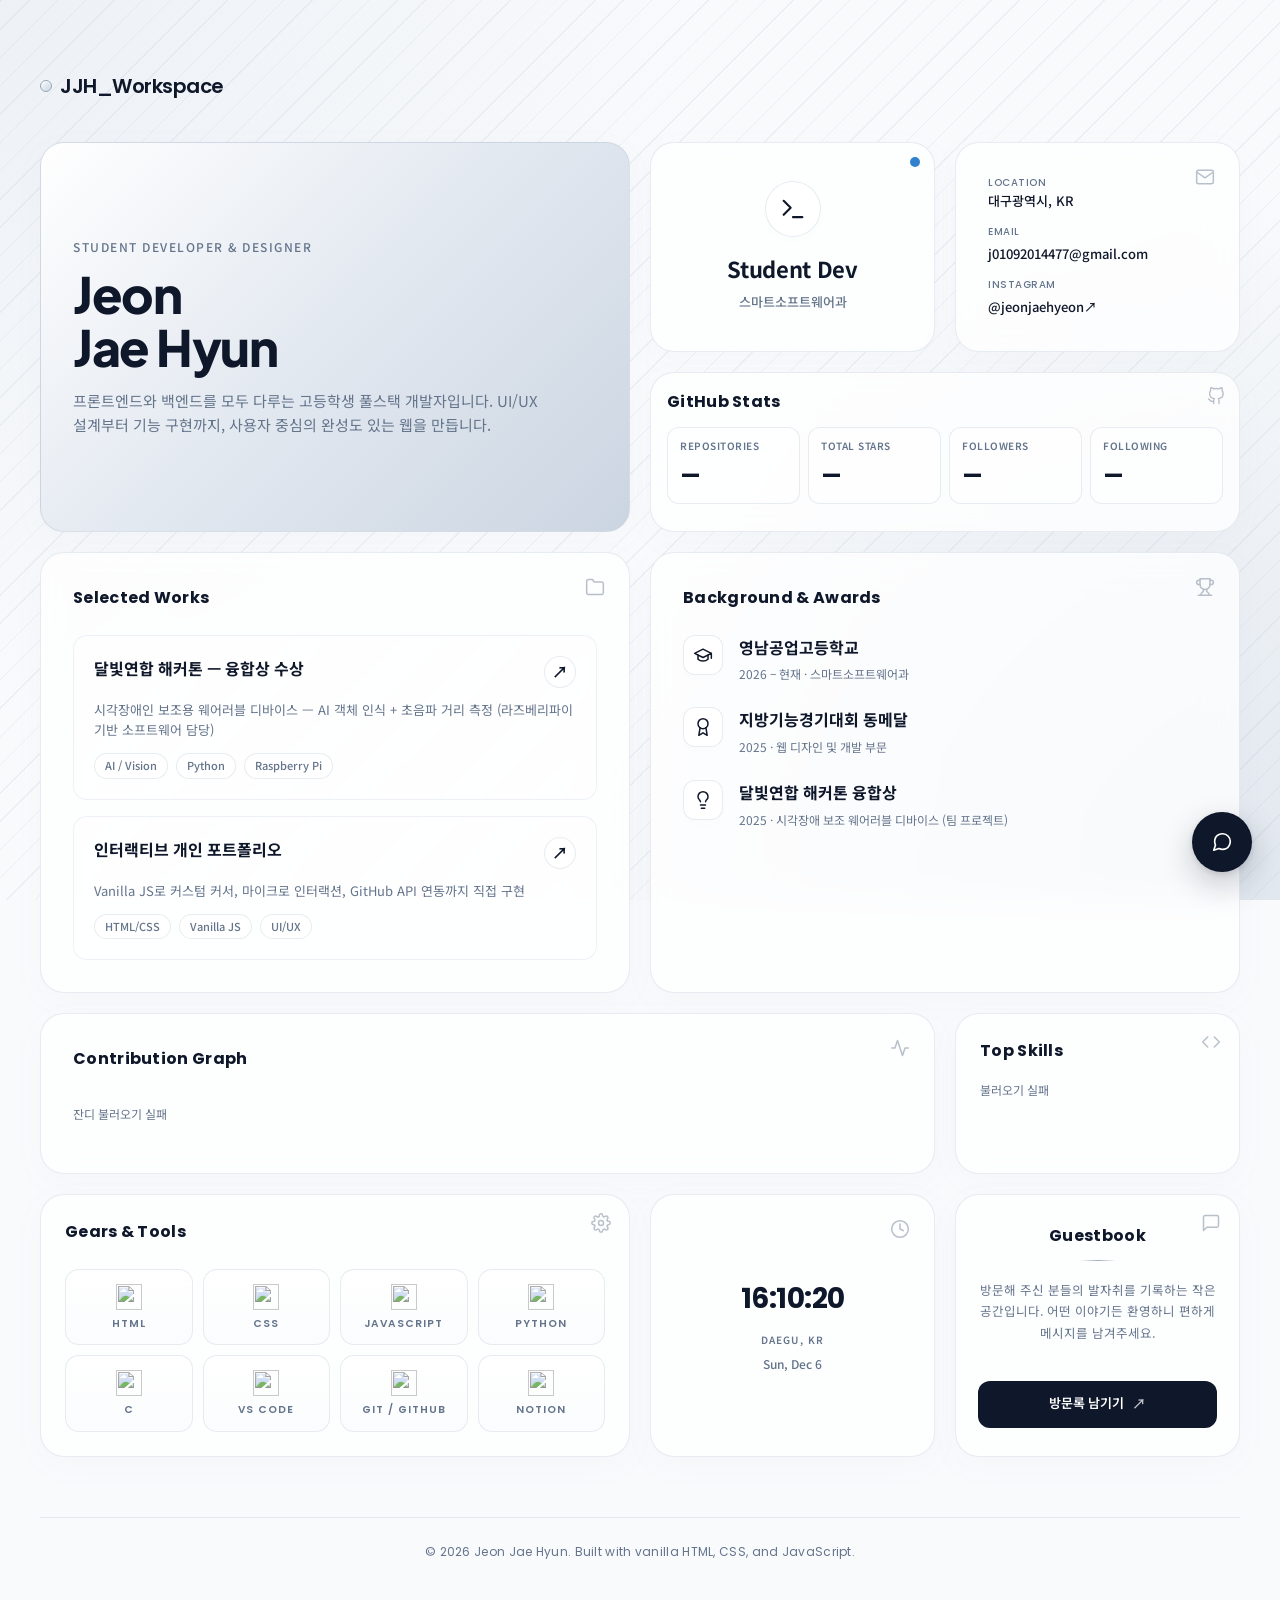
==== index.html @ e9149856 "포트폴리오 결합본" ====
<!DOCTYPE html>
<html lang="ko">
<head>
<meta charset="UTF-8">
<meta name="viewport" content="width=device-width, initial-scale=1.0">
<title>전재현 (Jeon Jae Hyun) — 풀스택 개발자 포트폴리오</title>

<meta name="description" content="프론트엔드와 백엔드를 모두 다루는 고등학생 풀스택 개발자 전재현의 포트폴리오. 달빛연합 해커톤 융합상, 지방기능경기대회 동메달 수상.">
<meta name="author" content="Jeon Jae Hyun">
<meta name="theme-color" content="#0F172A">
<meta name="color-scheme" content="light">
<link rel="canonical" href="https://jjh090802.github.io/">

<meta property="og:type" content="website">
<meta property="og:title" content="전재현 — 풀스택 개발자 포트폴리오">
<meta property="og:description" content="UI/UX 설계부터 기능 구현까지, 사용자 중심의 완성도 있는 웹을 만드는 고등학생 풀스택 개발자.">
<meta property="og:locale" content="ko_KR">
<meta property="og:site_name" content="JJH_Workspace">

<meta name="twitter:card" content="summary_large_image">
<meta name="twitter:title" content="전재현 — 풀스택 개발자 포트폴리오">
<meta name="twitter:description" content="UI/UX 설계부터 기능 구현까지, 사용자 중심의 완성도 있는 웹을 만드는 고등학생 풀스택 개발자.">

<link rel="icon" type="image/svg+xml" href="data:image/svg+xml,%3Csvg xmlns='http://www.w3.org/2000/svg' viewBox='0 0 32 32'%3E%3Cdefs%3E%3ClinearGradient id='g' x1='0%25' y1='0%25' x2='100%25' y2='100%25'%3E%3Cstop offset='0%25' stop-color='%23FFFFFF'/%3E%3Cstop offset='50%25' stop-color='%23E2E8F0'/%3E%3Cstop offset='100%25' stop-color='%23CBD5E1'/%3E%3C/linearGradient%3E%3C/defs%3E%3Crect width='32' height='32' rx='8' fill='url(%23g)'/%3E%3Ctext x='16' y='21' text-anchor='middle' font-family='sans-serif' font-size='15' font-weight='700' fill='%230F172A' letter-spacing='1'%3EJH%3C/text%3E%3C/svg%3E">

<link rel="preconnect" href="https://fonts.googleapis.com">
<link rel="preconnect" href="https://fonts.gstatic.com" crossorigin>
<link rel="preconnect" href="https://api.github.com" crossorigin>
<link rel="preconnect" href="https://github-contributions-api.jogruber.de" crossorigin>
<link href="https://fonts.googleapis.com/css2?family=Plus+Jakarta+Sans:wght@500;700;800&family=Poppins:wght@500;600;700&family=Noto+Sans+KR:wght@400;500;700&display=swap" rel="stylesheet">

<link rel="stylesheet" href="style.css">

<script>
  (function () {
    try {
      if (sessionStorage.getItem('jh-preload-seen') === '1') {
        document.documentElement.classList.add('no-preloader');
        return;
      }
      if (window.matchMedia && window.matchMedia('(prefers-reduced-motion: reduce)').matches) {
        document.documentElement.classList.add('no-preloader');
        return;
      }
      document.documentElement.classList.add('preloading');
      setTimeout(function () {
        var p = document.getElementById('preloader');
        if (p && document.documentElement.classList.contains('preloading')) {
          document.documentElement.classList.remove('preloading');
          p.remove();
        }
      }, 3500);
    } catch (e) {
      document.documentElement.classList.add('no-preloader');
    }
  })();
</script>

<script>
  (function () {
    try {
      var html = document.documentElement;
      if (html.classList.contains('preloading')) return;
      if (window.matchMedia && window.matchMedia('(prefers-reduced-motion: reduce)').matches) return;
      if (performance && performance.getEntriesByType) {
        var nav = performance.getEntriesByType('navigation')[0];
        if (nav && nav.type === 'reload') return;
      }
      html.classList.add('pt-enter');
    } catch (e) { /* ignore */ }
  })();
</script>

<script type="application/ld+json">
{
  "@context": "https://schema.org",
  "@type": "Person",
  "name": "Jeon Jae Hyun",
  "alternateName": "전재현",
  "jobTitle": "Full-stack Developer",
  "email": "mailto:j01092014477@gmail.com",
  "address": { "@type": "PostalAddress", "addressLocality": "Daegu", "addressCountry": "KR" },
  "alumniOf": { "@type": "EducationalOrganization", "name": "영남공업고등학교 스마트소프트웨어과" },
  "sameAs": [
    "https://github.com/jjh090802",
    "https://www.instagram.com/jeonjaehyeon/"
  ]
}
</script>

</head>
<body>

<div class="page-transition" id="page-transition" aria-hidden="true"></div>

<a class="skip-link" href="#main">본문으로 건너뛰기</a>

<div id="preloader" aria-hidden="true">
  <div class="preloader-inner">
    <svg class="preloader-logo" viewBox="0 0 180 100" fill="none" stroke="currentColor" stroke-width="4" stroke-linecap="round" stroke-linejoin="round" aria-hidden="true">
      <path class="pl-stroke pl-j" pathLength="1" d="M 70 15 L 70 65 Q 70 82 53 82 L 48 82 Q 32 82 32 67"/>
      <path class="pl-stroke pl-h" pathLength="1" d="M 100 15 L 100 85 M 100 50 L 145 50 M 145 15 L 145 85"/>
    </svg>
    <div class="preloader-text">
      <span class="pl-typed" id="pl-typed"></span><span class="pl-caret" aria-hidden="true"></span>
    </div>
  </div>
</div>

<div class="dashboard-wrapper">
  <header role="banner">
    <a href="#main" class="logo logo-link" aria-label="JJH Workspace 홈">
      <span class="logo-dot" aria-hidden="true"></span>JJH_Workspace
    </a>
  </header>

  <main id="main" class="bento-grid" role="main">

    <section class="widget w-profile" aria-labelledby="profile-heading">
      <p class="eyebrow">STUDENT DEVELOPER &amp; DESIGNER</p>
      <h1 id="profile-heading">Jeon<br>Jae Hyun</h1>
      <p>프론트엔드와 백엔드를 모두 다루는 고등학생 풀스택 개발자입니다. UI/UX 설계부터 기능 구현까지, 사용자 중심의 완성도 있는 웹을 만듭니다.</p>
    </section>

    <section class="widget w-status" aria-label="현재 상태">
      <span class="pulse-dot" aria-hidden="true"></span>
      <div class="status-icon" aria-hidden="true">
        <svg xmlns="http://www.w3.org/2000/svg" viewBox="0 0 24 24" width="28" height="28" fill="none" stroke="currentColor" stroke-width="1.8" stroke-linecap="round" stroke-linejoin="round"><polyline points="4 17 10 11 4 5"/><line x1="12" y1="19" x2="20" y2="19"/></svg>
      </div>
      <h2 class="status-title">Student Dev</h2>
      <p>스마트소프트웨어과</p>
    </section>

    <section class="widget w-info" aria-labelledby="info-heading">
      <svg class="widget-icon" xmlns="http://www.w3.org/2000/svg" viewBox="0 0 24 24" fill="none" stroke="currentColor" stroke-width="1.8" stroke-linecap="round" stroke-linejoin="round" aria-hidden="true"><path d="M4 4h16c1.1 0 2 .9 2 2v12c0 1.1-.9 2-2 2H4c-1.1 0-2-.9-2-2V6c0-1.1.9-2 2-2z"/><polyline points="22,6 12,13 2,6"/></svg>
      <h2 id="info-heading" class="visually-hidden">연락처 정보</h2>
      <dl>
        <div class="info-row">
          <dt class="info-label">Location</dt>
          <dd class="info-value">대구광역시, KR</dd>
        </div>
        <div class="info-row">
          <dt class="info-label">Email</dt>
          <dd>
            <button type="button" class="info-value clickable-email" id="copy-email" data-email="j01092014477@gmail.com" aria-label="이메일 주소 복사: j01092014477@gmail.com">
              j01092014477@gmail.com
            </button>
          </dd>
        </div>
        <div class="info-row">
          <dt class="info-label">Instagram</dt>
          <dd>
            <a href="https://www.instagram.com/jeonjaehyeon/" target="_blank" rel="noopener noreferrer" class="info-value">@jeonjaehyeon<span aria-hidden="true">↗</span></a>
          </dd>
        </div>
      </dl>
    </section>

    <section class="widget w-stats" aria-labelledby="stats-heading">
      <svg class="widget-icon" xmlns="http://www.w3.org/2000/svg" viewBox="0 0 24 24" fill="none" stroke="currentColor" stroke-width="1.8" stroke-linecap="round" stroke-linejoin="round" aria-hidden="true"><path d="M9 19c-5 1.5-5-2.5-7-3m14 6v-3.87a3.37 3.37 0 0 0-.94-2.61c3.14-.35 6.44-1.54 6.44-7A5.44 5.44 0 0 0 20 4.77 5.07 5.07 0 0 0 19.91 1S18.73.65 16 2.48a13.38 13.38 0 0 0-7 0C6.27.65 5.09 1 5.09 1A5.07 5.07 0 0 0 5 4.77a5.44 5.44 0 0 0-1.5 3.78c0 5.42 3.3 6.61 6.44 7A3.37 3.37 0 0 0 9 18.13V22"/></svg>
      <h2 id="stats-heading" class="widget-title">GitHub Stats</h2>
      <div class="stats-grid" id="stats-slider">
        <div class="stat-card"><span class="stat-label">Repositories</span><span class="stat-num" id="gh-repos" aria-live="polite">—</span></div>
        <div class="stat-card"><span class="stat-label">Total Stars</span><span class="stat-num" id="gh-stars" aria-live="polite">—</span></div>
        <div class="stat-card"><span class="stat-label">Followers</span><span class="stat-num" id="gh-followers" aria-live="polite">—</span></div>
        <div class="stat-card"><span class="stat-label">Following</span><span class="stat-num" id="gh-following" aria-live="polite">—</span></div>
      </div>
      <div class="stats-dots" id="stats-dots" role="tablist" aria-label="통계 페이지 이동">
        <button type="button" class="active" data-index="0" aria-label="1번째 페이지"></button>
        <button type="button" data-index="1" aria-label="2번째 페이지"></button>
      </div>
    </section>

    <section class="widget w-projects" aria-labelledby="projects-heading">
      <svg class="widget-icon" xmlns="http://www.w3.org/2000/svg" viewBox="0 0 24 24" fill="none" stroke="currentColor" stroke-width="1.8" stroke-linecap="round" stroke-linejoin="round" aria-hidden="true"><path d="M22 19a2 2 0 0 1-2 2H4a2 2 0 0 1-2-2V5a2 2 0 0 1 2-2h5l2 3h9a2 2 0 0 1 2 2z"/></svg>
      <h2 id="projects-heading" class="widget-title">Selected Works</h2>
      <article class="project-card">
        <div class="p-header">
          <h3>달빛연합 해커톤 — 융합상 수상</h3>
          <a href="https://github.com/jjh090802" target="_blank" rel="noopener noreferrer" class="btn-icon" aria-label="달빛연합 해커톤 GitHub 저장소 새 창에서 열기">↗</a>
        </div>
        <p class="p-desc">시각장애인 보조용 웨어러블 디바이스 — AI 객체 인식 + 초음파 거리 측정 (라즈베리파이 기반 소프트웨어 담당)</p>
        <ul class="p-tags" aria-label="사용 기술">
          <li class="tag">AI / Vision</li>
          <li class="tag">Python</li>
          <li class="tag">Raspberry Pi</li>
        </ul>
      </article>
      <article class="project-card">
        <div class="p-header">
          <h3>인터랙티브 개인 포트폴리오</h3>
          <a href="https://github.com/jjh090802" target="_blank" rel="noopener noreferrer" class="btn-icon" aria-label="포트폴리오 GitHub 저장소 새 창에서 열기">↗</a>
        </div>
        <p class="p-desc">Vanilla JS로 커스텀 커서, 마이크로 인터랙션, GitHub API 연동까지 직접 구현</p>
        <ul class="p-tags" aria-label="사용 기술">
          <li class="tag">HTML/CSS</li>
          <li class="tag">Vanilla JS</li>
          <li class="tag">UI/UX</li>
        </ul>
      </article>
    </section>

    <section class="widget w-timeline" aria-labelledby="timeline-heading">
      <svg class="widget-icon" xmlns="http://www.w3.org/2000/svg" viewBox="0 0 24 24" fill="none" stroke="currentColor" stroke-width="1.8" stroke-linecap="round" stroke-linejoin="round" aria-hidden="true"><path d="M6 9H4.5a2.5 2.5 0 0 1 0-5H6"/><path d="M18 9h1.5a2.5 2.5 0 0 0 0-5H18"/><path d="M4 22h16"/><path d="M10 14.66V17c0 .55-.47.98-.97 1.21C7.85 18.75 7 20.24 7 22"/><path d="M14 14.66V17c0 .55.47.98.97 1.21C16.15 18.75 17 20.24 17 22"/><path d="M18 2H6v7a6 6 0 0 0 12 0V2Z"/></svg>
      <h2 id="timeline-heading" class="widget-title">Background &amp; Awards</h2>
      <ol class="timeline-list">
        <li class="tl-item">
          <span class="tl-icon" aria-hidden="true">
            <svg xmlns="http://www.w3.org/2000/svg" viewBox="0 0 24 24" width="20" height="20" fill="none" stroke="currentColor" stroke-width="1.8" stroke-linecap="round" stroke-linejoin="round"><path d="M22 10v6M2 10l10-5 10 5-10 5z"/><path d="M6 12v5c3 3 9 3 12 0v-5"/></svg>
          </span>
          <div class="tl-content">
            <h3>영남공업고등학교</h3>
            <p><time datetime="2026">2026</time> – 현재 · 스마트소프트웨어과</p>
          </div>
        </li>
        <li class="tl-item">
          <span class="tl-icon" aria-hidden="true">
            <svg xmlns="http://www.w3.org/2000/svg" viewBox="0 0 24 24" width="20" height="20" fill="none" stroke="currentColor" stroke-width="1.8" stroke-linecap="round" stroke-linejoin="round"><circle cx="12" cy="8" r="6"/><path d="M15.477 12.89 17 22l-5-3-5 3 1.523-9.11"/></svg>
          </span>
          <div class="tl-content">
            <h3>지방기능경기대회 동메달</h3>
            <p><time datetime="2025">2025</time> · 웹 디자인 및 개발 부문</p>
          </div>
        </li>
        <li class="tl-item">
          <span class="tl-icon" aria-hidden="true">
            <svg xmlns="http://www.w3.org/2000/svg" viewBox="0 0 24 24" width="20" height="20" fill="none" stroke="currentColor" stroke-width="1.8" stroke-linecap="round" stroke-linejoin="round"><path d="M9 18h6"/><path d="M10 22h4"/><path d="M15.09 14c.18-.98.65-1.74 1.41-2.5A4.65 4.65 0 0 0 18 8 6 6 0 0 0 6 8c0 1 .23 2.23 1.5 3.5A4.61 4.61 0 0 1 8.91 14"/></svg>
          </span>
          <div class="tl-content">
            <h3>달빛연합 해커톤 융합상</h3>
            <p><time datetime="2025">2025</time> · 시각장애 보조 웨어러블 디바이스 (팀 프로젝트)</p>
          </div>
        </li>
      </ol>
    </section>

    <section class="widget w-grass" aria-labelledby="grass-heading">
      <svg class="widget-icon" xmlns="http://www.w3.org/2000/svg" viewBox="0 0 24 24" fill="none" stroke="currentColor" stroke-width="1.8" stroke-linecap="round" stroke-linejoin="round" aria-hidden="true"><polyline points="22 12 18 12 15 21 9 3 6 12 2 12"/></svg>
      <h2 id="grass-heading" class="widget-title">Contribution Graph</h2>
      <div class="calendar-wrapper" id="github-calendar" role="img" aria-label="지난 1년간 GitHub 기여 활동 그래프">잔디를 불러오는 중입니다...</div>
    </section>

    <section class="widget w-skills" aria-labelledby="skills-heading">
      <svg class="widget-icon" xmlns="http://www.w3.org/2000/svg" viewBox="0 0 24 24" fill="none" stroke="currentColor" stroke-width="1.8" stroke-linecap="round" stroke-linejoin="round" aria-hidden="true"><polyline points="16 18 22 12 16 6"/><polyline points="8 6 2 12 8 18"/></svg>
      <h2 id="skills-heading" class="widget-title">Top Skills</h2>
      <div class="lang-list" id="gh-langs" aria-live="polite"><p class="lang-empty">불러오는 중...</p></div>
    </section>

    <section class="widget w-tools" aria-labelledby="tools-heading">
      <svg class="widget-icon" xmlns="http://www.w3.org/2000/svg" viewBox="0 0 24 24" fill="none" stroke="currentColor" stroke-width="1.8" stroke-linecap="round" stroke-linejoin="round" aria-hidden="true"><circle cx="12" cy="12" r="3"/><path d="M19.4 15a1.65 1.65 0 0 0 .33 1.82l.06.06a2 2 0 0 1 0 2.83 2 2 0 0 1-2.83 0l-.06-.06a1.65 1.65 0 0 0-1.82-.33 1.65 1.65 0 0 0-1 1.51V21a2 2 0 0 1-2 2 2 2 0 0 1-2-2v-.09A1.65 1.65 0 0 0 9 19.4a1.65 1.65 0 0 0-1.82.33l-.06.06a2 2 0 0 1-2.83 0 2 2 0 0 1 0-2.83l.06-.06a1.65 1.65 0 0 0 .33-1.82 1.65 1.65 0 0 0-1.51-1H3a2 2 0 0 1-2-2 2 2 0 0 1 2-2h.09A1.65 1.65 0 0 0 4.6 9a1.65 1.65 0 0 0-.33-1.82l-.06-.06a2 2 0 0 1 0-2.83 2 2 0 0 1 2.83 0l.06.06a1.65 1.65 0 0 0 1.82.33H9a1.65 1.65 0 0 0 1-1.51V3a2 2 0 0 1 2-2 2 2 0 0 1 2 2v.09a1.65 1.65 0 0 0 1 1.51 1.65 1.65 0 0 0 1.82-.33l.06-.06a2 2 0 0 1 2.83 0 2 2 0 0 1 0 2.83l-.06.06a1.65 1.65 0 0 0-.33 1.82V9a1.65 1.65 0 0 0 1.51 1H21a2 2 0 0 1 2 2 2 2 0 0 1-2 2h-.09a1.65 1.65 0 0 0-1.51 1z"/></svg>
      <h2 id="tools-heading" class="widget-title">Gears &amp; Tools</h2>
      <ul class="tools-grid">
        <li class="tool-chip"><span class="tool-info"><img src="https://cdn.jsdelivr.net/gh/devicons/devicon@latest/icons/html5/html5-original.svg" class="tool-icon" alt="" loading="lazy" width="26" height="26">HTML</span></li>
        <li class="tool-chip"><span class="tool-info"><img src="https://cdn.jsdelivr.net/gh/devicons/devicon@latest/icons/css3/css3-original.svg" class="tool-icon" alt="" loading="lazy" width="26" height="26">CSS</span></li>
        <li class="tool-chip"><span class="tool-info"><img src="https://cdn.jsdelivr.net/gh/devicons/devicon@latest/icons/javascript/javascript-original.svg" class="tool-icon" alt="" loading="lazy" width="26" height="26">JavaScript</span></li>
        <li class="tool-chip"><span class="tool-info"><img src="https://cdn.jsdelivr.net/gh/devicons/devicon@latest/icons/python/python-original.svg" class="tool-icon" alt="" loading="lazy" width="26" height="26">Python</span></li>
        <li class="tool-chip"><span class="tool-info"><img src="https://cdn.jsdelivr.net/gh/devicons/devicon@latest/icons/c/c-original.svg" class="tool-icon" alt="" loading="lazy" width="26" height="26">C</span></li>
        <li class="tool-chip"><span class="tool-info"><img src="https://cdn.jsdelivr.net/gh/devicons/devicon@latest/icons/vscode/vscode-original.svg" class="tool-icon" alt="" loading="lazy" width="26" height="26">VS Code</span></li>
        <li class="tool-chip"><span class="tool-info"><img src="https://cdn.jsdelivr.net/gh/devicons/devicon@latest/icons/github/github-original.svg" class="tool-icon" alt="" loading="lazy" width="26" height="26">Git / GitHub</span></li>
        <li class="tool-chip"><span class="tool-info"><img src="https://cdn.simpleicons.org/notion/000000" class="tool-icon" alt="" loading="lazy" width="26" height="26">Notion</span></li>
      </ul>
    </section>

    <section class="widget w-clock" aria-labelledby="clock-heading">
      <svg class="widget-icon" xmlns="http://www.w3.org/2000/svg" viewBox="0 0 24 24" fill="none" stroke="currentColor" stroke-width="1.8" stroke-linecap="round" stroke-linejoin="round" aria-hidden="true"><circle cx="12" cy="12" r="10"/><polyline points="12 6 12 12 16 14"/></svg>
      <h2 id="clock-heading" class="visually-hidden">현지 시간</h2>
      <span class="clock-time" id="clock-time">--:--:--</span>
      <span class="clock-location">Daegu, KR</span>
      <span class="clock-date" id="clock-date">—</span>
    </section>

    <section class="widget w-guestbook" aria-labelledby="guestbook-heading">
      <svg class="widget-icon" xmlns="http://www.w3.org/2000/svg" viewBox="0 0 24 24" fill="none" stroke="currentColor" stroke-width="1.8" stroke-linecap="round" stroke-linejoin="round" aria-hidden="true"><path d="M21 15a2 2 0 0 1-2 2H7l-4 4V5a2 2 0 0 1 2-2h14a2 2 0 0 1 2 2z"/></svg>
      <h2 id="guestbook-heading" class="widget-title">Guestbook</h2>
      <p class="guestbook-desc">방문해 주신 분들의 발자취를 기록하는 작은 공간입니다. 어떤 이야기든 환영하니 편하게 메시지를 남겨주세요.</p>
      <a href="guestbook.html" class="guestbook-btn" id="guestbook-link" data-page-link>
        <span>방문록 남기기</span>
        <span class="guestbook-arrow" aria-hidden="true">↗</span>
      </a>
    </section>

  </main>

  <footer class="site-footer" role="contentinfo">
    <p>© <span id="footer-year">2026</span> Jeon Jae Hyun. Built with vanilla HTML, CSS, and JavaScript.</p>
  </footer>
</div>

<div id="toast" class="toast" role="status" aria-live="polite" aria-atomic="true">이메일 주소가 복사되었습니다.</div>

<div id="chatbot">
  <button id="chatbot-toggle" type="button" class="chatbot-toggle" aria-label="JH Bot 열기" aria-expanded="false" aria-controls="chatbot-window">
    <svg class="cb-icon-open" xmlns="http://www.w3.org/2000/svg" viewBox="0 0 24 24" width="22" height="22" fill="none" stroke="currentColor" stroke-width="1.8" stroke-linecap="round" stroke-linejoin="round" aria-hidden="true"><path d="M21 11.5a8.38 8.38 0 0 1-.9 3.8 8.5 8.5 0 0 1-7.6 4.7 8.38 8.38 0 0 1-3.8-.9L3 21l1.9-5.7a8.38 8.38 0 0 1-.9-3.8 8.5 8.5 0 0 1 4.7-7.6 8.38 8.38 0 0 1 3.8-.9h.5a8.48 8.48 0 0 1 8 8v.5z"></path></svg>
    <svg class="cb-icon-close" xmlns="http://www.w3.org/2000/svg" viewBox="0 0 24 24" width="22" height="22" fill="none" stroke="currentColor" stroke-width="2" stroke-linecap="round" stroke-linejoin="round" aria-hidden="true"><line x1="18" y1="6" x2="6" y2="18"></line><line x1="6" y1="6" x2="18" y2="18"></line></svg>
    <span class="chatbot-toggle-pulse" aria-hidden="true"></span>
  </button>

  <div id="chatbot-window" class="chatbot-window" role="dialog" aria-modal="false" aria-labelledby="chatbot-name-label" aria-hidden="true">
    <div class="chatbot-header">
      <div class="chatbot-avatar" aria-hidden="true">JH</div>
      <div class="chatbot-header-info">
        <div class="chatbot-name" id="chatbot-name-label">JH Bot</div>
        <div class="chatbot-status"><span class="chatbot-status-dot" aria-hidden="true"></span>전재현 대신 답변해요</div>
      </div>
      <button type="button" class="chatbot-close" id="chatbot-close" aria-label="채팅창 닫기">
        <svg xmlns="http://www.w3.org/2000/svg" viewBox="0 0 24 24" width="16" height="16" fill="none" stroke="currentColor" stroke-width="2" stroke-linecap="round" stroke-linejoin="round" aria-hidden="true"><line x1="18" y1="6" x2="6" y2="18"></line><line x1="6" y1="6" x2="18" y2="18"></line></svg>
      </button>
    </div>

    <div class="chatbot-messages" id="chatbot-messages" role="log" aria-live="polite" aria-label="대화 내용"></div>

    <div class="chatbot-suggestions" id="chatbot-suggestions"></div>

    <form class="chatbot-input-wrap" id="chatbot-form" autocomplete="off">
      <label for="chatbot-input" class="visually-hidden">메시지 입력</label>
      <input type="text" id="chatbot-input" placeholder="무엇이든 물어보세요..." maxlength="200">
      <button type="submit" class="chatbot-send" aria-label="메시지 전송">
        <svg xmlns="http://www.w3.org/2000/svg" viewBox="0 0 24 24" width="16" height="16" fill="none" stroke="currentColor" stroke-width="2.2" stroke-linecap="round" stroke-linejoin="round" aria-hidden="true"><line x1="12" y1="19" x2="12" y2="5"></line><polyline points="5 12 12 5 19 12"></polyline></svg>
      </button>
    </form>
  </div>
</div>

<script src="script.js" defer></script>
<script src="chatbot.js" defer></script>
</body>
</html>
---- style.css ----
:root {
  --bg-main: #F8FAFC;
  --bg-card: rgba(255, 255, 255, 0.75);
  --text-dark: #0F172A;
  --text-muted: #64748B;
  --silver-metallic: linear-gradient(135deg, #FFFFFF 0%, #E2E8F0 50%, #CBD5E1 100%);
  --silver-border: rgba(203, 213, 225, 0.45);
  --silver-border-hover: rgba(148, 163, 184, 0.9);
  --shadow-premium: 0 8px 32px 0 rgba(148, 163, 184, 0.04);
  --shadow-hover: 0 16px 40px 0 rgba(15, 23, 42, 0.06);
  --radius-card: 24px;
  --radius-btn: 14px;
}
* { box-sizing: border-box; margin: 0; padding: 0; }

html { scroll-behavior: smooth; }

ul, ol { list-style: none; }
button { font: inherit; color: inherit; background: none; border: none; padding: 0; cursor: pointer; }

a { color: inherit; }

:focus-visible {
  outline: 2px solid #0F172A;
  outline-offset: 3px;
  border-radius: 4px;
}

.visually-hidden {
  position: absolute !important;
  width: 1px; height: 1px;
  padding: 0; margin: -1px;
  overflow: hidden; clip: rect(0,0,0,0);
  white-space: nowrap; border: 0;
}

.skip-link {
  position: absolute;
  left: 12px; top: -100px;
  background: #0F172A; color: #FFFFFF;
  padding: 10px 16px; border-radius: 8px;
  font-size: 13px; font-weight: 600;
  text-decoration: none; z-index: 10001;
  transition: top 0.2s ease;
}
.skip-link:focus { top: 12px; }

body {
  background-color: var(--bg-main);
  background-image:
    radial-gradient(circle at 0% 0%, rgba(226, 232, 240, 0.5) 0%, transparent 45%),
    radial-gradient(circle at 100% 100%, rgba(203, 213, 225, 0.5) 0%, transparent 45%);
  background-attachment: fixed;
  color: var(--text-dark);
  font-family: 'Noto Sans KR', 'Poppins', sans-serif;
  line-height: 1.6;
  padding: 60px 20px;
  position: relative;
  min-height: 100vh;
}
@media (hover: hover) and (pointer: fine) {
  body.cursor-active,
  body.cursor-active * { cursor: none !important; }
}
body::before {
  content: '';
  position: fixed;
  inset: 0;
  z-index: 0;
  pointer-events: none;
  background-image: repeating-linear-gradient(
    -45deg,
    rgba(148, 163, 184, 0.12) 0px,
    rgba(148, 163, 184, 0.12) 1px,
    transparent 1px,
    transparent 20px
  );
}
.dashboard-wrapper { max-width: 1200px; margin: 0 auto; display: flex; flex-direction: column; gap: 20px; position: relative; z-index: 1; }
header { display: flex; justify-content: space-between; align-items: center; padding: 10px 0; margin-bottom: 10px; }
.logo { font-family: 'Poppins', sans-serif; font-weight: 600; font-size: 20px; display: inline-flex; align-items: center; gap: 8px; letter-spacing: -0.5px; text-decoration: none; color: var(--text-dark); }
.logo-link { transition: opacity 0.2s ease; }
.logo-link:hover { opacity: 0.7; }
.logo-dot { position: relative; display: inline-block; width: 12px; height: 12px; background: var(--silver-metallic); border: 1px solid #94A3B8; border-radius: 50%; box-shadow: inset 0 1px 0 rgba(255,255,255,0.8); overflow: hidden; }
.logo-dot::before {
  content: ''; position: absolute; inset: -1px; border-radius: 50%;
  background: linear-gradient(115deg, transparent 20%, rgba(255,255,255,1) 50%, transparent 80%);
  transform: translateX(-110%);
  animation: logoDotShine 3.2s ease-in-out infinite;
}
@keyframes logoDotShine {
  0%, 55%, 100% { transform: translateX(-110%); }
  80%           { transform: translateX(110%); }
}
.bento-grid { display: grid; grid-template-columns: repeat(4, 1fr); grid-auto-rows: minmax(160px, auto); gap: 20px; }
.widget {
  background: var(--bg-card);
  backdrop-filter: blur(16px);
  -webkit-backdrop-filter: blur(16px);
  border: 1px solid var(--silver-border);
  border-radius: var(--radius-card);
  padding: 32px;
  box-shadow: var(--shadow-premium);
  display: flex; flex-direction: column; overflow: hidden;
  position: relative;
  transition: transform 0.3s ease, box-shadow 0.3s ease, border-color 0.3s ease;
}
.widget:hover {
  transform: translateY(-4px);
  box-shadow: var(--shadow-hover);
  border-color: var(--silver-border-hover);
  z-index: 10;
}
.widget-title { font-family: 'Poppins', sans-serif; font-size: 16px; font-weight: 700; color: var(--text-dark); margin-bottom: 24px; display: flex; align-items: center; gap: 8px; letter-spacing: 0.3px; }

.widget-icon {
  position: absolute;
  top: 24px;
  right: 24px;
  width: 20px;
  height: 20px;
  color: var(--text-muted);
  opacity: 0.45;
  transition: opacity 0.35s ease, color 0.35s ease, transform 0.4s cubic-bezier(0.22, 1, 0.36, 1);
  pointer-events: none;
}
.widget:hover .widget-icon {
  opacity: 1;
  color: var(--text-dark);
  transform: rotate(-6deg) scale(1.08);
}
.w-stats .widget-icon { top: 14px; right: 14px; width: 18px; height: 18px; }
.w-skills .widget-icon,
.w-tools .widget-icon,
.w-guestbook .widget-icon { top: 18px; right: 18px; }
.w-profile { grid-column: span 2; grid-row: span 2; background: var(--silver-metallic); border: 1px solid rgba(203, 213, 225, 0.7); justify-content: center; }
.w-profile .eyebrow { font-size: 12px; color: var(--text-muted); font-weight: 500; letter-spacing: 1.5px; margin-bottom: 12px; }
.w-profile h1 { font-family: 'Plus Jakarta Sans', sans-serif; font-size: 50px; font-weight: 800; line-height: 1.05; margin-bottom: 16px; letter-spacing: -1.5px; }
.w-profile p { color: var(--text-muted); font-weight: 400; font-size: 15px; word-break: keep-all; }
.w-status { grid-column: span 1; grid-row: span 1; align-items: center; justify-content: center; text-align: center; }
.status-icon { width: 56px; height: 56px; background: #FFFFFF; border: 1px solid var(--silver-border); border-radius: 50%; display: flex; align-items: center; justify-content: center; margin-bottom: 14px; font-size: 22px; box-shadow: 0 4px 12px rgba(0,0,0,0.01); }
.pulse-dot { position: absolute; top: 14px; right: 14px; width: 10px; height: 10px; background: #3182CE; border-radius: 50%; animation: pulse 2s infinite; }
.w-status .status-title { font-size: 22px; font-weight: 700; margin-bottom: 6px; letter-spacing: -0.3px; }
.w-status p { font-size: 13px; font-weight: 500; color: var(--text-muted); }
.w-info { grid-column: span 1; grid-row: span 1; justify-content: center; }
.w-info dl { display: flex; flex-direction: column; gap: 12px; margin: 0; }
.info-row { display: flex; flex-direction: column; }
.info-row dd { margin: 0; }
.info-label { font-size: 10px; color: var(--text-muted); text-transform: uppercase; font-family: 'Poppins'; font-weight: 500; letter-spacing: 0.5px; }
.info-value { font-size: 13px; font-weight: 500; word-break: break-all; text-decoration: none; color: var(--text-dark); transition: color 0.2s; display: inline-block; text-align: left; }
button.info-value { font-family: inherit; }
.clickable-email { cursor: pointer; }
.clickable-email:hover { color: #3182CE; }
.w-stats { grid-column: span 2; grid-row: span 1; padding: 16px; }
.w-stats .widget-title { margin-bottom: 12px; }
.stats-grid { display: grid; grid-template-columns: repeat(4, 1fr); gap: 8px; width: 100%; }
.stat-card { background: rgba(255,255,255,0.5); border: 1px solid var(--silver-border); border-radius: 12px; padding: 10px 12px; display: flex; flex-direction: column; gap: 1px; }
.stat-num { display: block; font-size: 22px; font-weight: 700; font-family: 'Poppins', sans-serif; color: var(--text-dark); }
.stat-label { display: block; font-size: 10px; color: var(--text-muted); font-weight: 600; letter-spacing: 0.5px; text-transform: uppercase; margin-bottom: 3px; }
.w-projects { grid-column: span 2; grid-row: span 2; }
.project-card { background: rgba(255,255,255,0.4); border-radius: var(--radius-btn); padding: 20px; margin-bottom: 16px; display: flex; flex-direction: column; gap: 12px; border: 1px solid rgba(226, 232, 240, 0.6); transition: border-color 0.3s; }
.project-card:hover { border-color: var(--silver-border-hover); }
.project-card:last-child { margin-bottom: 0; }
.p-header { display: flex; justify-content: space-between; align-items: flex-start; }
.p-header h3 { font-size: 16px; font-weight: 700; }
.p-desc { font-size: 13px; color: var(--text-muted); word-break: keep-all; }
.p-tags { display: flex; gap: 8px; flex-wrap: wrap; padding: 0; margin: 0; }
.tag { background: #FFFFFF; border: 1px solid var(--silver-border); color: var(--text-muted); font-size: 11px; padding: 3px 10px; border-radius: 20px; font-weight: 500; display: inline-block; }
.btn-icon { background: #FFFFFF; border: 1px solid var(--silver-border); width: 32px; height: 32px; border-radius: 50%; display: flex; align-items: center; justify-content: center; text-decoration: none; color: var(--text-dark); transition: background 0.3s; font-weight: bold; }
.btn-icon:hover { background: var(--bg-main); }
.w-timeline { grid-column: span 2; grid-row: span 2; }
.timeline-list { display: flex; flex-direction: column; gap: 24px; padding: 0; margin: 0; }
.tl-item { display: flex; gap: 16px; }
.tl-icon { width: 40px; height: 40px; background: #FFFFFF; border: 1px solid var(--silver-border); color: var(--text-dark); border-radius: 12px; display: inline-flex; align-items: center; justify-content: center; font-size: 18px; flex-shrink: 0; box-shadow: 0 4px 12px rgba(0,0,0,0.01); }
.tl-content h3 { font-size: 16px; font-weight: 700; margin-bottom: 4px; }
.tl-content p { font-size: 12px; color: var(--text-muted); word-break: keep-all; }
.w-grass { grid-column: span 3; grid-row: span 1; overflow: hidden; display: flex; flex-direction: column; }
.calendar-wrapper { width: 100%; overflow-x: auto; overflow-y: hidden; padding-bottom: 10px; -webkit-overflow-scrolling: touch; }
.calendar-wrapper svg { display: block; }
.calendar-wrapper::-webkit-scrollbar { height: 6px; }
.calendar-wrapper::-webkit-scrollbar-thumb { background: var(--silver-border-hover); border-radius: 3px; }
.calendar-wrapper::-webkit-scrollbar-track { background: transparent; }
.calendar-wrapper text { font-family: 'Poppins', 'Noto Sans KR', sans-serif !important; font-size: 10px !important; fill: var(--text-muted) !important; }
.w-skills { grid-column: span 1; grid-row: span 1; padding: 24px; }
.w-skills .widget-title { width: 100%; margin-bottom: 16px; }
.lang-list { display: flex; flex-direction: column; gap: 8px; width: 100%; }
.lang-empty { color: var(--text-muted); font-size: 12px; }
.lang-item { display: flex; justify-content: space-between; align-items: center; font-size: 12px; font-weight: 500; }
.lang-label { display: flex; align-items: center; gap: 6px; }
.lang-dot { width: 8px; height: 8px; border-radius: 50%; flex-shrink: 0; }
.lang-pct { color: var(--text-muted); font-size: 11px; }
.lang-bar-bg { height: 4px; background: rgba(203,213,225,0.4); border-radius: 4px; }
.lang-bar-fill { height: 100%; border-radius: 4px; }
.w-tools { grid-column: span 2; grid-row: span 1; padding: 24px; }
.tools-grid {
  display: grid;
  grid-template-columns: repeat(4, 1fr);
  gap: 10px;
  width: 100%;
  padding: 0;
  margin: 0;
  list-style: none;
}
.tool-chip {
  position: relative;
  padding: 14px 8px;
  border-radius: 14px;
  background: linear-gradient(180deg, rgba(255,255,255,0.85) 0%, rgba(248,250,252,0.6) 100%);
  border: 1px solid var(--silver-border);
  color: var(--text-muted);
  display: flex;
  align-items: center;
  justify-content: center;
  transition: transform 0.25s ease, border-color 0.25s ease, box-shadow 0.25s ease, color 0.25s ease, background 0.25s ease;
  cursor: default;
  user-select: none;
  overflow: hidden;
}
.tool-chip::before {
  content: '';
  position: absolute;
  inset: 0;
  background: linear-gradient(135deg, rgba(255,255,255,0.6) 0%, rgba(226,232,240,0.0) 60%);
  opacity: 0;
  transition: opacity 0.25s ease;
  pointer-events: none;
}
.tool-chip:hover {
  color: var(--text-dark);
  border-color: var(--silver-border-hover);
  transform: translateY(-2px);
  box-shadow: 0 8px 20px -8px rgba(15, 23, 42, 0.12);
}
.tool-chip:hover::before { opacity: 1; }
.tool-info {
  position: relative;
  display: flex;
  flex-direction: column;
  align-items: center;
  gap: 8px;
  font-size: 10.5px;
  font-weight: 600;
  font-family: 'Poppins', sans-serif;
  text-transform: uppercase;
  letter-spacing: 1px;
  text-align: center;
  line-height: 1.2;
}
.tool-icon {
  width: 26px;
  height: 26px;
  flex-shrink: 0;
  opacity: 0.85;
  transition: opacity 0.25s ease, transform 0.25s ease;
  filter: grayscale(0.15);
}
.tool-chip:hover .tool-icon {
  opacity: 1;
  transform: scale(1.08);
  filter: grayscale(0);
}
.w-clock { grid-column: span 1; grid-row: span 1; align-items: center; justify-content: center; text-align: center; }
.clock-time { font-family: 'Poppins', sans-serif; font-size: 28px; font-weight: 700; letter-spacing: -0.5px; color: var(--text-dark); font-variant-numeric: tabular-nums; margin-bottom: 10px; }
.clock-location { font-size: 10px; color: var(--text-muted); font-weight: 600; letter-spacing: 1.2px; text-transform: uppercase; margin-bottom: 6px; }
.clock-date { font-size: 12px; color: var(--text-muted); font-weight: 500; }

.w-guestbook {
  grid-column: span 1; grid-row: span 1;
  padding: 28px 22px;
  justify-content: flex-start;
  align-items: center;
  text-align: center;
  display: flex; flex-direction: column;
}
.w-guestbook .widget-title {
  position: relative;
  justify-content: center;
  width: 100%;
  margin-bottom: 18px;
  padding-bottom: 12px;
}
.w-guestbook .widget-title::after {
  content: '';
  position: absolute;
  left: 50%;
  bottom: 0;
  transform: translateX(-50%);
  width: 36px;
  height: 1px;
  background: linear-gradient(90deg, transparent, var(--silver-border-hover), transparent);
}
.guestbook-desc {
  font-size: 12.5px;
  line-height: 1.75;
  color: var(--text-muted);
  margin-bottom: 20px;
  word-break: keep-all;
  max-width: 100%;
}
.guestbook-btn {
  margin-top: auto;
  width: 100%;
  display: flex; align-items: center; justify-content: center;
  gap: 8px;
  background: #0F172A; color: #FFFFFF; text-decoration: none;
  padding: 12px 16px; border-radius: 12px;
  font-size: 13px; font-weight: 600; font-family: 'Poppins', 'Noto Sans KR', sans-serif;
  transition: transform 0.25s ease, background 0.25s ease;
}
.guestbook-btn:hover { transform: translateY(-1px); background: #1E293B; }
.guestbook-btn:hover .guestbook-arrow { transform: translate(2px, -2px); opacity: 1; }
.guestbook-arrow { font-size: 14px; opacity: 0.75; transition: transform 0.25s ease, opacity 0.25s ease; }
.stats-dots { display: none; }

.site-footer {
  margin-top: 40px;
  padding-top: 24px;
  border-top: 1px solid var(--silver-border);
  text-align: center;
  font-size: 12px;
  color: var(--text-muted);
  font-family: 'Poppins', 'Noto Sans KR', sans-serif;
  letter-spacing: 0.3px;
}
.toast {
  position: fixed; bottom: 32px; right: 32px; background: rgba(15, 23, 42, 0.9);
  backdrop-filter: blur(8px); -webkit-backdrop-filter: blur(8px); color: #FFFFFF;
  padding: 14px 24px; border-radius: 14px; font-size: 13px; font-weight: 500;
  box-shadow: 0 10px 30px rgba(15, 23, 42, 0.15); opacity: 0; transform: translateY(20px);
  transition: opacity 0.3s ease, transform 0.4s cubic-bezier(0.175, 0.885, 0.32, 1.1); z-index: 10000; pointer-events: none;
}
.toast.show { opacity: 1; transform: translateY(0); }

.cursor-dot, .cursor-ring {
  position: fixed;
  top: 0; left: 0;
  pointer-events: none;
  z-index: 9999;
  border-radius: 50%;
  transform: translate3d(-50%, -50%, 0);
  will-change: transform, width, height, background, border-color, opacity;
  opacity: 0;
}
.cursor-dot {
  width: 6px; height: 6px;
  background: var(--text-dark);
  transition: opacity 0.25s ease;
}
.cursor-ring {
  width: 36px; height: 36px;
  border: 1.5px solid rgba(15, 23, 42, 0.35);
  background: rgba(255, 255, 255, 0.08);
  backdrop-filter: blur(2px);
  -webkit-backdrop-filter: blur(2px);
  transition: opacity 0.25s ease;
}
.cursor-visible .cursor-dot,
.cursor-visible .cursor-ring { opacity: 1; }
@media (hover: none), (pointer: coarse) {
  .cursor-dot, .cursor-ring { display: none !important; }
}

@keyframes pulse {
  0% { transform: scale(0.95); box-shadow: 0 0 0 0 rgba(49, 130, 206, 0.4); }
  70% { transform: scale(1); box-shadow: 0 0 0 6px rgba(49, 130, 206, 0); }
  100% { transform: scale(0.95); box-shadow: 0 0 0 0 rgba(49, 130, 206, 0); }
}

#chatbot { position: fixed; bottom: 28px; right: 28px; z-index: 9000; font-family: 'Noto Sans KR', 'Poppins', sans-serif; }
.chatbot-toggle {
  position: relative; width: 60px; height: 60px; border-radius: 50%;
  background: #0F172A; color: #FFFFFF; border: 1px solid rgba(15, 23, 42, 0.9);
  box-shadow: 0 12px 32px rgba(15, 23, 42, 0.22), 0 2px 6px rgba(15, 23, 42, 0.12);
  display: flex; align-items: center; justify-content: center;
  cursor: pointer; transition: transform 0.25s cubic-bezier(0.22, 1, 0.36, 1), background 0.25s ease, box-shadow 0.25s ease;
}
.chatbot-toggle:hover { transform: translateY(-2px); background: #1E293B; box-shadow: 0 16px 36px rgba(15, 23, 42, 0.28); }
.chatbot-toggle svg { transition: opacity 0.2s ease, transform 0.3s cubic-bezier(0.22, 1, 0.36, 1); }
.chatbot-toggle .cb-icon-close { position: absolute; opacity: 0; transform: rotate(-45deg) scale(0.6); }
#chatbot.is-open .chatbot-toggle .cb-icon-open { opacity: 0; transform: rotate(45deg) scale(0.6); }
#chatbot.is-open .chatbot-toggle .cb-icon-close { opacity: 1; transform: rotate(0) scale(1); }
.chatbot-toggle-pulse {
  position: absolute; inset: 0; border-radius: 50%; pointer-events: none;
  box-shadow: 0 0 0 0 rgba(15, 23, 42, 0.35);
  animation: chatbotPulse 2.6s cubic-bezier(0.66, 0, 0.34, 1) infinite;
}
#chatbot.is-open .chatbot-toggle-pulse { animation: none; opacity: 0; }
@keyframes chatbotPulse {
  0% { box-shadow: 0 0 0 0 rgba(15, 23, 42, 0.35); }
  70% { box-shadow: 0 0 0 14px rgba(15, 23, 42, 0); }
  100% { box-shadow: 0 0 0 0 rgba(15, 23, 42, 0); }
}

.chatbot-window {
  position: absolute; bottom: 78px; right: 0;
  width: 360px; max-width: calc(100vw - 40px); height: 520px; max-height: calc(100vh - 120px);
  background: rgba(255, 255, 255, 0.92);
  backdrop-filter: blur(20px); -webkit-backdrop-filter: blur(20px);
  border: 1px solid var(--silver-border);
  border-radius: 20px;
  box-shadow: 0 24px 60px rgba(15, 23, 42, 0.18), 0 2px 8px rgba(15, 23, 42, 0.04);
  display: flex; flex-direction: column; overflow: hidden;
  opacity: 0; transform: translateY(12px) scale(0.96); pointer-events: none;
  transform-origin: bottom right;
  transition: opacity 0.28s ease, transform 0.32s cubic-bezier(0.22, 1, 0.36, 1);
}
#chatbot.is-open .chatbot-window { opacity: 1; transform: translateY(0) scale(1); pointer-events: auto; }

.chatbot-header {
  display: flex; align-items: center; gap: 12px;
  padding: 16px 18px; border-bottom: 1px solid var(--silver-border);
  background: var(--silver-metallic);
}
.chatbot-avatar {
  width: 38px; height: 38px; border-radius: 50%;
  background: #0F172A; color: #FFFFFF;
  display: flex; align-items: center; justify-content: center;
  font-family: 'Plus Jakarta Sans', sans-serif; font-weight: 700; font-size: 13px; letter-spacing: 0.5px;
  flex-shrink: 0; box-shadow: 0 2px 8px rgba(15, 23, 42, 0.18);
}
.chatbot-header-info { flex: 1; min-width: 0; }
.chatbot-name { font-family: 'Poppins', sans-serif; font-weight: 700; font-size: 14px; color: var(--text-dark); letter-spacing: -0.2px; }
.chatbot-status { font-size: 11px; color: var(--text-muted); display: flex; align-items: center; gap: 5px; margin-top: 1px; }
.chatbot-status-dot { width: 6px; height: 6px; border-radius: 50%; background: #22C55E; box-shadow: 0 0 0 0 rgba(34, 197, 94, 0.6); animation: chatbotPulseDot 2s infinite; }
@keyframes chatbotPulseDot {
  0% { box-shadow: 0 0 0 0 rgba(34, 197, 94, 0.6); }
  70% { box-shadow: 0 0 0 5px rgba(34, 197, 94, 0); }
  100% { box-shadow: 0 0 0 0 rgba(34, 197, 94, 0); }
}
.chatbot-close {
  width: 28px; height: 28px; border-radius: 50%;
  background: rgba(255, 255, 255, 0.7); border: 1px solid var(--silver-border);
  color: var(--text-muted); cursor: pointer;
  display: flex; align-items: center; justify-content: center;
  transition: background 0.2s, color 0.2s;
}
.chatbot-close:hover { background: #FFFFFF; color: var(--text-dark); }

.chatbot-messages {
  flex: 1; overflow-y: auto; padding: 18px;
  display: flex; flex-direction: column; gap: 10px;
  scroll-behavior: smooth;
}
.chatbot-messages::-webkit-scrollbar { width: 5px; }
.chatbot-messages::-webkit-scrollbar-thumb { background: var(--silver-border-hover); border-radius: 3px; }
.chatbot-messages::-webkit-scrollbar-track { background: transparent; }

.chat-msg { max-width: 82%; padding: 10px 14px; border-radius: 16px; font-size: 13.5px; line-height: 1.55; word-break: keep-all; animation: chatbotMsgIn 0.3s cubic-bezier(0.22, 1, 0.36, 1); }
@keyframes chatbotMsgIn { from { opacity: 0; transform: translateY(6px); } to { opacity: 1; transform: translateY(0); } }
.chat-msg.bot {
  align-self: flex-start; background: #FFFFFF; color: var(--text-dark);
  border: 1px solid var(--silver-border); border-bottom-left-radius: 6px;
  box-shadow: 0 2px 6px rgba(15, 23, 42, 0.03);
}
.chat-msg.user {
  align-self: flex-end; background: #0F172A; color: #FFFFFF;
  border-bottom-right-radius: 6px; box-shadow: 0 4px 12px rgba(15, 23, 42, 0.12);
}
.chat-msg.bot strong { color: var(--text-dark); font-weight: 700; }
.chat-msg.typing { display: inline-flex; gap: 4px; padding: 14px 16px; align-items: center; }
.chat-msg.typing span { width: 6px; height: 6px; border-radius: 50%; background: var(--text-muted); opacity: 0.6; animation: chatbotTyping 1.2s infinite ease-in-out; }
.chat-msg.typing span:nth-child(2) { animation-delay: 0.15s; }
.chat-msg.typing span:nth-child(3) { animation-delay: 0.3s; }
@keyframes chatbotTyping {
  0%, 60%, 100% { transform: translateY(0); opacity: 0.4; }
  30% { transform: translateY(-4px); opacity: 1; }
}

.chatbot-suggestions {
  display: flex; align-items: center; gap: 8px;
  padding: 8px 14px 4px;
}
.suggestion-label {
  font-size: 10.5px; font-weight: 600; letter-spacing: 0.02em;
  color: var(--text-muted); opacity: 0.75;
  white-space: nowrap; flex-shrink: 0;
}
.suggestion-chip {
  display: inline-flex; align-items: center; gap: 6px;
  background: linear-gradient(135deg, rgba(120, 145, 255, 0.08), rgba(255, 255, 255, 0.7));
  border: 1px dashed var(--silver-border-hover);
  color: var(--text-dark); font-size: 11.5px; font-weight: 600;
  padding: 6px 12px; border-radius: 20px; cursor: pointer;
  font-family: inherit;
  transition: background 0.2s ease, color 0.2s ease, border-color 0.2s ease, opacity 0.22s ease, transform 0.22s ease, box-shadow 0.2s ease;
  white-space: nowrap;
  min-width: 0; overflow: hidden; text-overflow: ellipsis;
}
.suggestion-chip:hover {
  background: #FFFFFF; border-color: var(--text-dark);
  box-shadow: 0 2px 8px rgba(0, 0, 0, 0.06);
  transform: translateY(-1px);
}
.suggestion-chip .suggestion-text {
  overflow: hidden; text-overflow: ellipsis;
}
.suggestion-chip .suggestion-arrow {
  font-size: 11px; opacity: 0.55; flex-shrink: 0;
  transition: transform 0.2s ease, opacity 0.2s ease;
}
.suggestion-chip:hover .suggestion-arrow {
  opacity: 1; transform: translate(2px, -2px);
}
.suggestion-chip.is-swapping { opacity: 0; transform: translateY(-4px); }

.chatbot-input-wrap {
  display: flex; gap: 8px; padding: 12px 14px 14px;
  border-top: 1px solid var(--silver-border);
  background: rgba(255, 255, 255, 0.5);
}
#chatbot-input {
  flex: 1; background: #FFFFFF; border: 1px solid var(--silver-border);
  border-radius: 12px; padding: 10px 14px; font-size: 13px;
  font-family: inherit; color: var(--text-dark); outline: none;
  transition: border-color 0.2s;
}
#chatbot-input:focus { border-color: #0F172A; }
#chatbot-input::placeholder { color: var(--text-muted); }
.chatbot-send {
  width: 38px; height: 38px; border-radius: 12px;
  background: #0F172A; color: #FFFFFF; border: none; cursor: pointer;
  display: flex; align-items: center; justify-content: center;
  transition: background 0.2s, transform 0.2s;
  flex-shrink: 0;
}
.chatbot-send:hover { background: #1E293B; transform: translateY(-1px); }
.chatbot-send:disabled { background: #94A3B8; cursor: not-allowed; transform: none; }

@media (max-width: 768px) {
  #chatbot { bottom: 20px; right: 20px; }
  .chatbot-toggle { width: 54px; height: 54px; }
  .chatbot-window { width: calc(100vw - 32px); right: -4px; bottom: 70px; height: min(540px, calc(100vh - 100px)); }
}
@media (max-width: 992px) {
  .bento-grid { grid-template-columns: repeat(2, 1fr); }
  .w-stats, .w-grass { grid-column: span 2; }
  .w-status, .w-info, .w-skills, .w-tools, .w-guestbook, .w-clock { grid-column: span 1; }
  .tools-grid { grid-template-columns: repeat(3, 1fr); }
  .toast { left: 50%; right: auto; transform: translate(-50%, 20px); width: max-content; }
  .toast.show { transform: translate(-50%, 0); }
}
@media (max-width: 768px) {
  body { padding: 40px 16px; }
  .bento-grid { grid-template-columns: 1fr; }
  .bento-grid > * { min-width: 0; }
  .widget { grid-column: span 1 !important; grid-row: span 1 !important; padding: 24px; }
  .w-profile h1 { font-size: 32px; }
  .w-grass { overflow: hidden; }
  .calendar-wrapper { overflow-x: auto; overflow-y: hidden; }
  .calendar-wrapper svg { max-width: none !important; width: auto !important; }
  .w-stats { padding: 20px 20px 16px; overflow: visible; }
  .stats-grid {
    display: flex; overflow-x: scroll; scroll-snap-type: x mandatory;
    scroll-behavior: smooth; gap: 10px; scrollbar-width: none; margin: 0 -4px; padding: 0 4px;
  }
  .stats-grid::-webkit-scrollbar { display: none; }
  .stats-grid .stat-card { min-width: calc(50% - 5px); flex-shrink: 0; scroll-snap-align: start; }
  .stats-dots { display: flex; justify-content: center; gap: 6px; margin-top: 12px; }
  .stats-dots > * { width: 5px; height: 5px; border-radius: 50%; background: var(--silver-border-hover); transition: background 0.3s, transform 0.3s; cursor: pointer; padding: 0; border: 0; }
  .stats-dots > *.active { background: var(--text-dark); transform: scale(1.3); }
  .tools-grid { grid-template-columns: repeat(4, 1fr); gap: 8px; }
  .tool-chip { padding: 12px 6px; }
  .tool-icon { width: 22px; height: 22px; }
  .tool-info { font-size: 9.5px; letter-spacing: 0.6px; gap: 6px; }
}

html.preloading,
html.preloading body {
  overflow: hidden;
  height: 100%;
}
html.preloading body > *:not(#preloader) {
  visibility: hidden;
}
html.no-preloader #preloader { display: none !important; }

#preloader {
  position: fixed;
  inset: 0;
  z-index: 9999;
  background-color: var(--bg-main);
  background-image:
    radial-gradient(circle at 0% 0%, rgba(226, 232, 240, 0.6) 0%, transparent 45%),
    radial-gradient(circle at 100% 100%, rgba(203, 213, 225, 0.6) 0%, transparent 45%);
  display: flex;
  align-items: center;
  justify-content: center;
  color: var(--text-dark);
  opacity: 1;
  transition: opacity 0.5s ease;
}
#preloader::before {
  content: '';
  position: absolute;
  inset: 0;
  pointer-events: none;
  background-image: repeating-linear-gradient(
    -45deg,
    rgba(148, 163, 184, 0.12) 0px,
    rgba(148, 163, 184, 0.12) 1px,
    transparent 1px,
    transparent 20px
  );
}
#preloader.is-leaving { opacity: 0; pointer-events: none; }

.preloader-inner {
  display: flex;
  flex-direction: column;
  align-items: center;
  gap: 28px;
  text-align: center;
  position: relative;
  z-index: 1;
}
.preloader-logo {
  width: 132px;
  height: auto;
  color: var(--text-dark);
}
.pl-stroke {
  stroke-dasharray: 1;
  stroke-dashoffset: 1;
  animation: pl-draw 0.75s cubic-bezier(0.65, 0, 0.35, 1) forwards;
}
.pl-h { animation-delay: 0.4s; }

@keyframes pl-draw {
  to { stroke-dashoffset: 0; }
}

.preloader-text {
  font-family: 'Plus Jakarta Sans', 'Poppins', sans-serif;
  font-size: 17px;
  font-weight: 500;
  letter-spacing: 0.4px;
  color: var(--text-muted);
  display: inline-flex;
  align-items: center;
  min-height: 22px;
  opacity: 0;
  animation: pl-fade-in 0.4s ease 0.95s forwards;
}
@keyframes pl-fade-in { to { opacity: 1; } }

.pl-typed { white-space: pre; }
.pl-caret {
  display: inline-block;
  width: 2px;
  height: 16px;
  background: var(--text-dark);
  margin-left: 4px;
  animation: pl-blink 0.9s steps(2) infinite;
}
@keyframes pl-blink { 50% { opacity: 0; } }

.dashboard-wrapper.is-entering {
  animation: pl-enter 0.6s cubic-bezier(0.16, 1, 0.3, 1);
}
@keyframes pl-enter {
  from { opacity: 0; transform: translateY(8px); }
  to { opacity: 1; transform: translateY(0); }
}

@media (prefers-reduced-motion: reduce) {
  #preloader { display: none !important; }
  html.preloading, html.preloading body { overflow: auto; height: auto; }
  html.preloading body > *:not(#preloader) { visibility: visible; }
  .logo-dot::before { animation: none; display: none; }
}

.page-transition {
  position: fixed;
  inset: 0;
  background-color: var(--bg-main);
  background-image:
    radial-gradient(circle at 0% 0%, rgba(226, 232, 240, 0.9) 0%, transparent 45%),
    radial-gradient(circle at 100% 100%, rgba(203, 213, 225, 0.9) 0%, transparent 45%),
    var(--silver-metallic);
  z-index: 99998;
  pointer-events: none;
  opacity: 0;
  transition: opacity 0.45s cubic-bezier(0.4, 0, 0.2, 1);
  will-change: opacity;
}
html.pt-enter .page-transition,
.page-transition.is-active {
  opacity: 1;
  pointer-events: auto;
}
@media (prefers-reduced-motion: reduce) {
  .page-transition { display: none !important; }
}
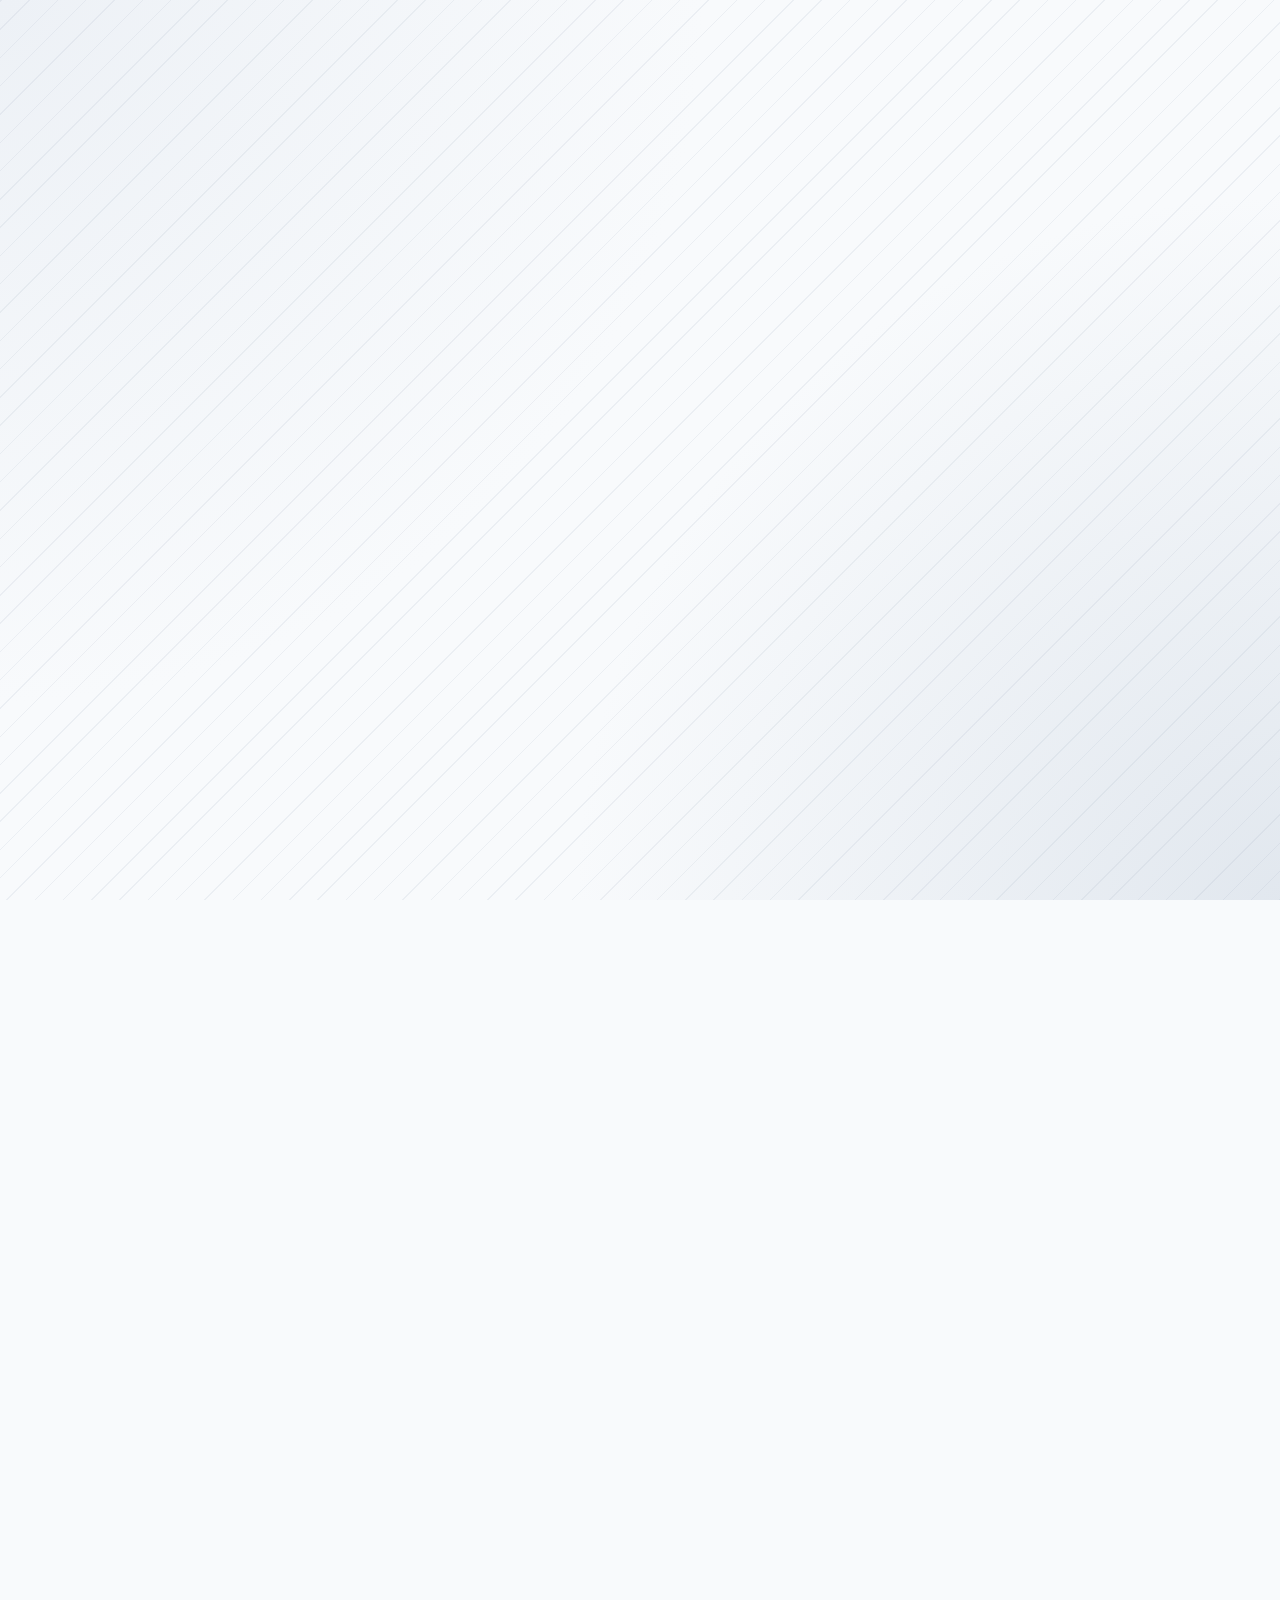
==== commit ef28cc49: "OG 미리보기 이미지 추가 및 메타 태그 보완 - og-image.png, og-image-guestbook.png 추가 (1200x630) - index.html / guestb" ====
--- a/index.html
+++ b/index.html
@@ -9,17 +9,26 @@
 <meta name="author" content="Jeon Jae Hyun">
 <meta name="theme-color" content="#0F172A">
 <meta name="color-scheme" content="light">
-<link rel="canonical" href="https://jjh090802.github.io/">
+<link rel="canonical" href="https://jjh090802.github.io/portfolio-project/">
 
 <meta property="og:type" content="website">
+<meta property="og:url" content="https://jjh090802.github.io/portfolio-project/">
 <meta property="og:title" content="전재현 — 풀스택 개발자 포트폴리오">
 <meta property="og:description" content="UI/UX 설계부터 기능 구현까지, 사용자 중심의 완성도 있는 웹을 만드는 고등학생 풀스택 개발자.">
 <meta property="og:locale" content="ko_KR">
 <meta property="og:site_name" content="JJH_Workspace">
+<meta property="og:image" content="https://jjh090802.github.io/portfolio-project/og-image.png">
+<meta property="og:image:secure_url" content="https://jjh090802.github.io/portfolio-project/og-image.png">
+<meta property="og:image:type" content="image/png">
+<meta property="og:image:width" content="1200">
+<meta property="og:image:height" content="630">
+<meta property="og:image:alt" content="전재현 — 풀스택 개발자 포트폴리오">
 
 <meta name="twitter:card" content="summary_large_image">
 <meta name="twitter:title" content="전재현 — 풀스택 개발자 포트폴리오">
 <meta name="twitter:description" content="UI/UX 설계부터 기능 구현까지, 사용자 중심의 완성도 있는 웹을 만드는 고등학생 풀스택 개발자.">
+<meta name="twitter:image" content="https://jjh090802.github.io/portfolio-project/og-image.png">
+<meta name="twitter:image:alt" content="전재현 — 풀스택 개발자 포트폴리오">
 
 <link rel="icon" type="image/svg+xml" href="data:image/svg+xml,%3Csvg xmlns='http://www.w3.org/2000/svg' viewBox='0 0 32 32'%3E%3Cdefs%3E%3ClinearGradient id='g' x1='0%25' y1='0%25' x2='100%25' y2='100%25'%3E%3Cstop offset='0%25' stop-color='%23FFFFFF'/%3E%3Cstop offset='50%25' stop-color='%23E2E8F0'/%3E%3Cstop offset='100%25' stop-color='%23CBD5E1'/%3E%3C/linearGradient%3E%3C/defs%3E%3Crect width='32' height='32' rx='8' fill='url(%23g)'/%3E%3Ctext x='16' y='21' text-anchor='middle' font-family='sans-serif' font-size='15' font-weight='700' fill='%230F172A' letter-spacing='1'%3EJH%3C/text%3E%3C/svg%3E">
 
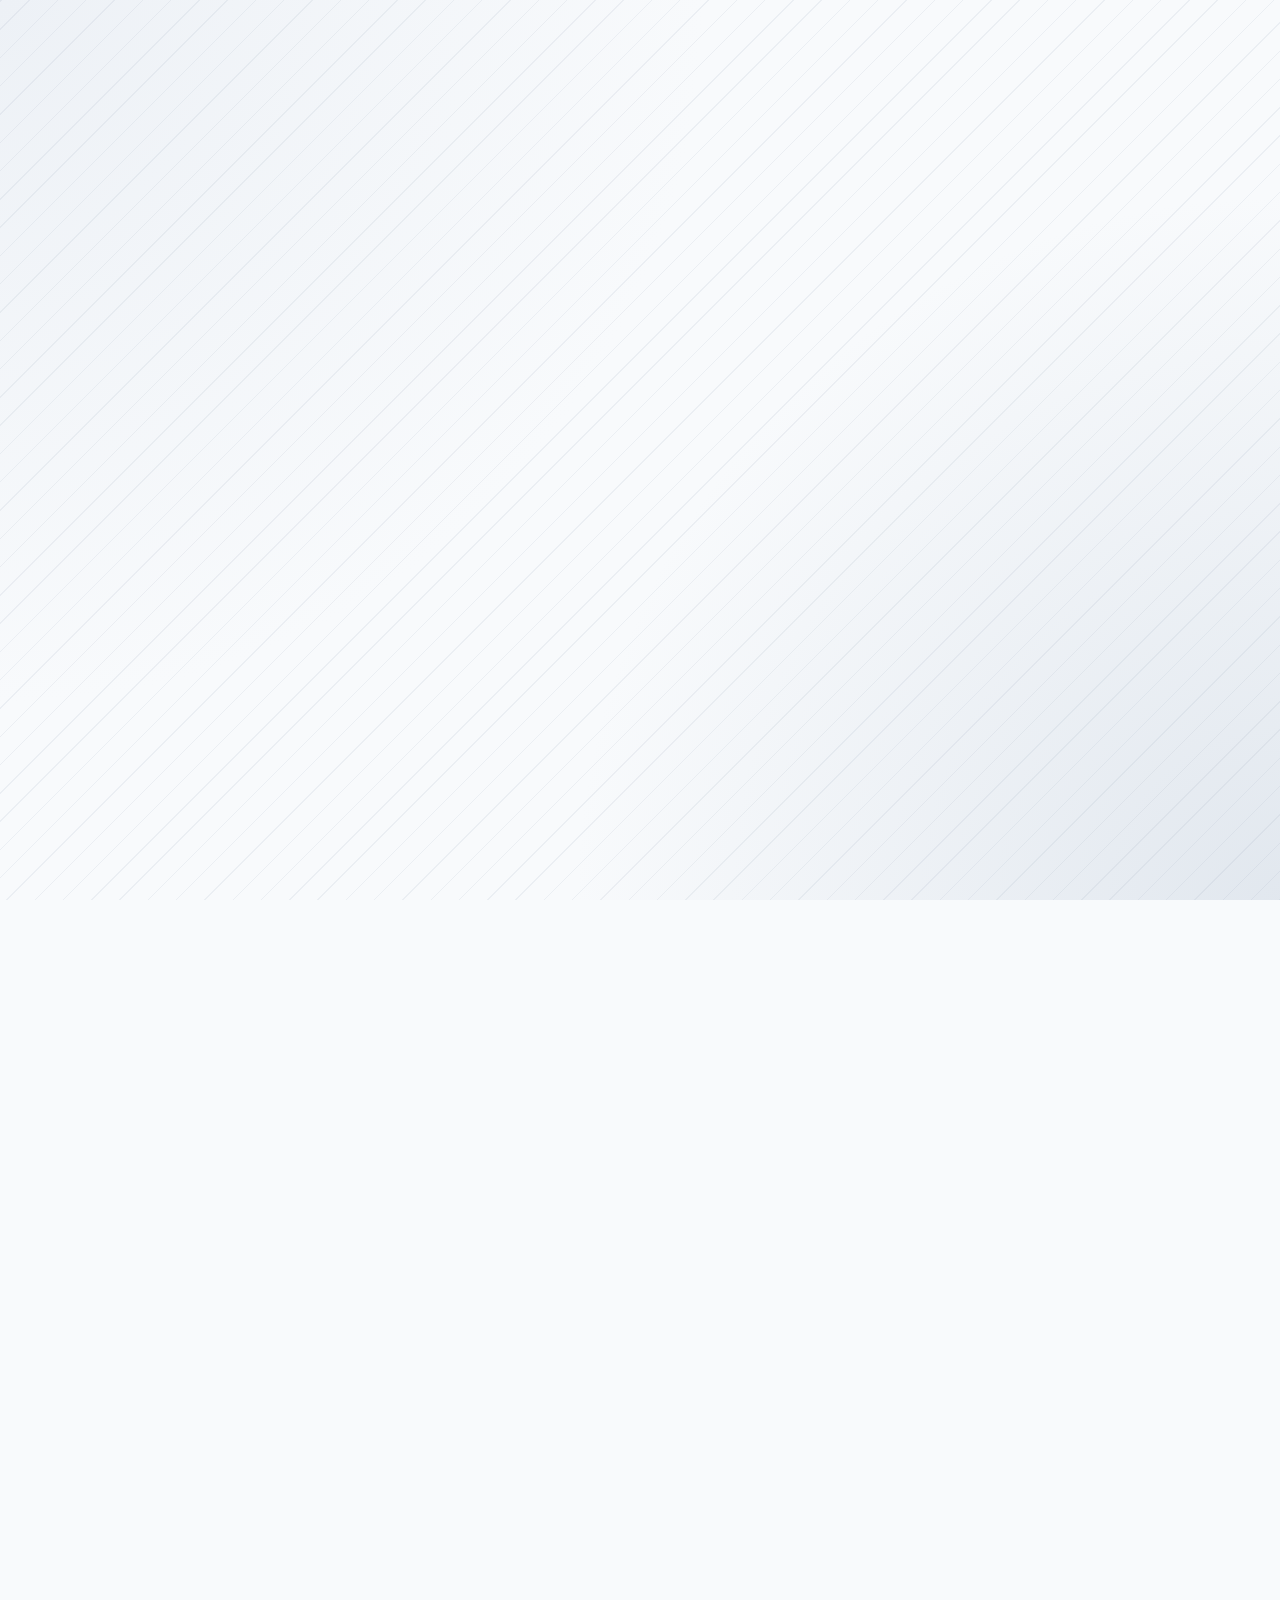
==== commit 12e5f85d: "Initial commit: portfolio with chatbot bubble & indigo pulse" ====
--- a/index.html
+++ b/index.html
@@ -92,7 +92,7 @@
   "alumniOf": { "@type": "EducationalOrganization", "name": "영남공업고등학교 스마트소프트웨어과" },
   "sameAs": [
     "https://github.com/jjh090802",
-    "https://www.instagram.com/jeonjaehyeon/"
+    "https://www.instagram.com/jeonjaehyeon85/"
   ]
 }
 </script>
@@ -159,7 +159,7 @@
         <div class="info-row">
           <dt class="info-label">Instagram</dt>
           <dd>
-            <a href="https://www.instagram.com/jeonjaehyeon/" target="_blank" rel="noopener noreferrer" class="info-value">@jeonjaehyeon<span aria-hidden="true">↗</span></a>
+            <a href="https://www.instagram.com/jeonjaehyeon85/" target="_blank" rel="noopener noreferrer" class="info-value">@jeonjaehyeon85<span aria-hidden="true">↗</span></a>
           </dd>
         </div>
       </dl>
@@ -233,6 +233,15 @@
         </li>
         <li class="tl-item">
           <span class="tl-icon" aria-hidden="true">
+            <svg xmlns="http://www.w3.org/2000/svg" viewBox="0 0 24 24" width="20" height="20" fill="none" stroke="currentColor" stroke-width="1.8" stroke-linecap="round" stroke-linejoin="round"><path d="M21 10c0 7-9 13-9 13s-9-6-9-13a9 9 0 0 1 18 0z"/><circle cx="12" cy="10" r="3"/></svg>
+          </span>
+          <div class="tl-content">
+            <h3>Samsung × GIFTS 숙련기술전수과정 이수</h3>
+            <p><time datetime="2025">2025</time> · 한국산업인력공단 글로벌숙련기술진흥원 · 웹 디자인 및 개발 세계기능대회 금메달리스트 사사</p>
+          </div>
+        </li>
+        <li class="tl-item">
+          <span class="tl-icon" aria-hidden="true">
             <svg xmlns="http://www.w3.org/2000/svg" viewBox="0 0 24 24" width="20" height="20" fill="none" stroke="currentColor" stroke-width="1.8" stroke-linecap="round" stroke-linejoin="round"><path d="M9 18h6"/><path d="M10 22h4"/><path d="M15.09 14c.18-.98.65-1.74 1.41-2.5A4.65 4.65 0 0 0 18 8 6 6 0 0 0 6 8c0 1 .23 2.23 1.5 3.5A4.61 4.61 0 0 1 8.91 14"/></svg>
           </span>
           <div class="tl-content">
@@ -270,13 +279,6 @@
       </ul>
     </section>
 
-    <section class="widget w-clock" aria-labelledby="clock-heading">
-      <svg class="widget-icon" xmlns="http://www.w3.org/2000/svg" viewBox="0 0 24 24" fill="none" stroke="currentColor" stroke-width="1.8" stroke-linecap="round" stroke-linejoin="round" aria-hidden="true"><circle cx="12" cy="12" r="10"/><polyline points="12 6 12 12 16 14"/></svg>
-      <h2 id="clock-heading" class="visually-hidden">현지 시간</h2>
-      <span class="clock-time" id="clock-time">--:--:--</span>
-      <span class="clock-location">Daegu, KR</span>
-      <span class="clock-date" id="clock-date">—</span>
-    </section>
 
     <section class="widget w-guestbook" aria-labelledby="guestbook-heading">
       <svg class="widget-icon" xmlns="http://www.w3.org/2000/svg" viewBox="0 0 24 24" fill="none" stroke="currentColor" stroke-width="1.8" stroke-linecap="round" stroke-linejoin="round" aria-hidden="true"><path d="M21 15a2 2 0 0 1-2 2H7l-4 4V5a2 2 0 0 1 2-2h14a2 2 0 0 1 2 2z"/></svg>
@@ -288,6 +290,27 @@
       </a>
     </section>
 
+    <section class="widget w-building" aria-labelledby="building-heading">
+      <svg class="widget-icon" xmlns="http://www.w3.org/2000/svg" viewBox="0 0 24 24" fill="none" stroke="currentColor" stroke-width="1.8" stroke-linecap="round" stroke-linejoin="round" aria-hidden="true"><polygon points="12 2 2 7 12 12 22 7 12 2"/><polyline points="2 17 12 22 22 17"/><polyline points="2 12 12 17 22 12"/></svg>
+      <h2 id="building-heading" class="widget-title">Now Building</h2>
+      <div class="building-badge">
+        <span class="building-dot" aria-hidden="true"></span>
+        <span>In Progress</span>
+      </div>
+      <!-- 프로젝트 이름, 설명, 진행률(%), 태그를 직접 수정하세요 -->
+      <p class="building-name">전국기능경기대회 준비</p>
+      <p class="building-desc">웹 디자인 및 개발 부문 출전 준비 중</p>
+      <div class="building-progress-row">
+        <div class="building-bar"><div class="building-fill" style="width:40%"></div></div>
+        <span class="building-pct">40%</span>
+      </div>
+      <ul class="p-tags" aria-label="사용 기술">
+        <li class="tag">HTML / CSS</li>
+        <li class="tag">JavaScript</li>
+        <li class="tag">UI / UX</li>
+      </ul>
+    </section>
+
   </main>
 
   <footer class="site-footer" role="contentinfo">
@@ -298,6 +321,9 @@
 <div id="toast" class="toast" role="status" aria-live="polite" aria-atomic="true">이메일 주소가 복사되었습니다.</div>
 
 <div id="chatbot">
+  <div class="chatbot-bubble" id="chatbot-bubble" aria-hidden="true" role="status">
+    안녕하세요! 👋 궁금한 게 있으면 물어보세요~
+  </div>
   <button id="chatbot-toggle" type="button" class="chatbot-toggle" aria-label="JH Bot 열기" aria-expanded="false" aria-controls="chatbot-window">
     <svg class="cb-icon-open" xmlns="http://www.w3.org/2000/svg" viewBox="0 0 24 24" width="22" height="22" fill="none" stroke="currentColor" stroke-width="1.8" stroke-linecap="round" stroke-linejoin="round" aria-hidden="true"><path d="M21 11.5a8.38 8.38 0 0 1-.9 3.8 8.5 8.5 0 0 1-7.6 4.7 8.38 8.38 0 0 1-3.8-.9L3 21l1.9-5.7a8.38 8.38 0 0 1-.9-3.8 8.5 8.5 0 0 1 4.7-7.6 8.38 8.38 0 0 1 3.8-.9h.5a8.48 8.48 0 0 1 8 8v.5z"></path></svg>
     <svg class="cb-icon-close" xmlns="http://www.w3.org/2000/svg" viewBox="0 0 24 24" width="22" height="22" fill="none" stroke="currentColor" stroke-width="2" stroke-linecap="round" stroke-linejoin="round" aria-hidden="true"><line x1="18" y1="6" x2="6" y2="18"></line><line x1="6" y1="6" x2="18" y2="18"></line></svg>
--- a/style.css
+++ b/style.css
@@ -259,10 +259,6 @@
   transform: scale(1.08);
   filter: grayscale(0);
 }
-.w-clock { grid-column: span 1; grid-row: span 1; align-items: center; justify-content: center; text-align: center; }
-.clock-time { font-family: 'Poppins', sans-serif; font-size: 28px; font-weight: 700; letter-spacing: -0.5px; color: var(--text-dark); font-variant-numeric: tabular-nums; margin-bottom: 10px; }
-.clock-location { font-size: 10px; color: var(--text-muted); font-weight: 600; letter-spacing: 1.2px; text-transform: uppercase; margin-bottom: 6px; }
-.clock-date { font-size: 12px; color: var(--text-muted); font-weight: 500; }
 
 .w-guestbook {
   grid-column: span 1; grid-row: span 1;
@@ -310,6 +306,35 @@
 .guestbook-btn:hover { transform: translateY(-1px); background: #1E293B; }
 .guestbook-btn:hover .guestbook-arrow { transform: translate(2px, -2px); opacity: 1; }
 .guestbook-arrow { font-size: 14px; opacity: 0.75; transition: transform 0.25s ease, opacity 0.25s ease; }
+
+.w-building { grid-column: span 1; grid-row: span 1; }
+.building-badge {
+  display: inline-flex; align-items: center; gap: 6px;
+  background: rgba(34, 197, 94, 0.08);
+  border: 1px solid rgba(34, 197, 94, 0.22);
+  border-radius: 20px; padding: 3px 10px; margin-bottom: 14px;
+}
+.building-dot {
+  width: 6px; height: 6px; border-radius: 50%;
+  background: #22C55E; flex-shrink: 0;
+  animation: buildingPulse 2s infinite;
+}
+@keyframes buildingPulse {
+  0%   { box-shadow: 0 0 0 0 rgba(34, 197, 94, 0.6); }
+  70%  { box-shadow: 0 0 0 5px rgba(34, 197, 94, 0); }
+  100% { box-shadow: 0 0 0 0 rgba(34, 197, 94, 0); }
+}
+.building-badge span:last-child {
+  font-size: 10.5px; font-weight: 600;
+  color: #16A34A; font-family: 'Poppins', sans-serif; letter-spacing: 0.3px;
+}
+.building-name { font-size: 15px; font-weight: 700; margin-bottom: 5px; letter-spacing: -0.3px; }
+.building-desc { font-size: 12px; color: var(--text-muted); margin-bottom: 14px; word-break: keep-all; line-height: 1.6; }
+.building-progress-row { display: flex; align-items: center; gap: 8px; margin-bottom: 14px; }
+.building-bar { flex: 1; height: 4px; background: rgba(203, 213, 225, 0.4); border-radius: 4px; overflow: hidden; }
+.building-fill { height: 100%; border-radius: 4px; background: var(--text-dark); }
+.building-pct { font-size: 11px; font-weight: 600; color: var(--text-muted); font-family: 'Poppins', sans-serif; flex-shrink: 0; }
+
 .stats-dots { display: none; }
 
 .site-footer {
@@ -381,15 +406,34 @@
 #chatbot.is-open .chatbot-toggle .cb-icon-close { opacity: 1; transform: rotate(0) scale(1); }
 .chatbot-toggle-pulse {
   position: absolute; inset: 0; border-radius: 50%; pointer-events: none;
-  box-shadow: 0 0 0 0 rgba(15, 23, 42, 0.35);
-  animation: chatbotPulse 2.6s cubic-bezier(0.66, 0, 0.34, 1) infinite;
+  box-shadow: 0 0 0 0 rgba(99, 102, 241, 0.55);
+  animation: chatbotPulse 2.4s cubic-bezier(0.66, 0, 0.34, 1) infinite;
 }
 #chatbot.is-open .chatbot-toggle-pulse { animation: none; opacity: 0; }
 @keyframes chatbotPulse {
-  0% { box-shadow: 0 0 0 0 rgba(15, 23, 42, 0.35); }
-  70% { box-shadow: 0 0 0 14px rgba(15, 23, 42, 0); }
-  100% { box-shadow: 0 0 0 0 rgba(15, 23, 42, 0); }
-}
+  0%   { box-shadow: 0 0 0 0   rgba(99, 102, 241, 0.55); }
+  70%  { box-shadow: 0 0 0 18px rgba(99, 102, 241, 0); }
+  100% { box-shadow: 0 0 0 0   rgba(99, 102, 241, 0); }
+}
+.chatbot-bubble {
+  position: absolute; bottom: 74px; right: 0;
+  background: #0F172A; color: #FFFFFF;
+  font-size: 13px; font-family: 'Noto Sans KR', sans-serif; font-weight: 500;
+  padding: 10px 15px; border-radius: 14px 14px 4px 14px;
+  white-space: nowrap;
+  box-shadow: 0 8px 28px rgba(15, 23, 42, 0.22), 0 2px 6px rgba(15, 23, 42, 0.1);
+  opacity: 0; transform: translateY(10px) scale(0.94); pointer-events: none;
+  transition: opacity 0.35s ease, transform 0.35s cubic-bezier(0.22, 1, 0.36, 1);
+  cursor: pointer; user-select: none;
+}
+.chatbot-bubble::after {
+  content: ''; position: absolute; bottom: -7px; right: 16px;
+  border-left: 7px solid transparent;
+  border-right: 0 solid transparent;
+  border-top: 8px solid #0F172A;
+}
+.chatbot-bubble.is-visible { opacity: 1; transform: translateY(0) scale(1); pointer-events: auto; }
+#chatbot.is-open .chatbot-bubble { opacity: 0; pointer-events: none; }
 
 .chatbot-window {
   position: absolute; bottom: 78px; right: 0;
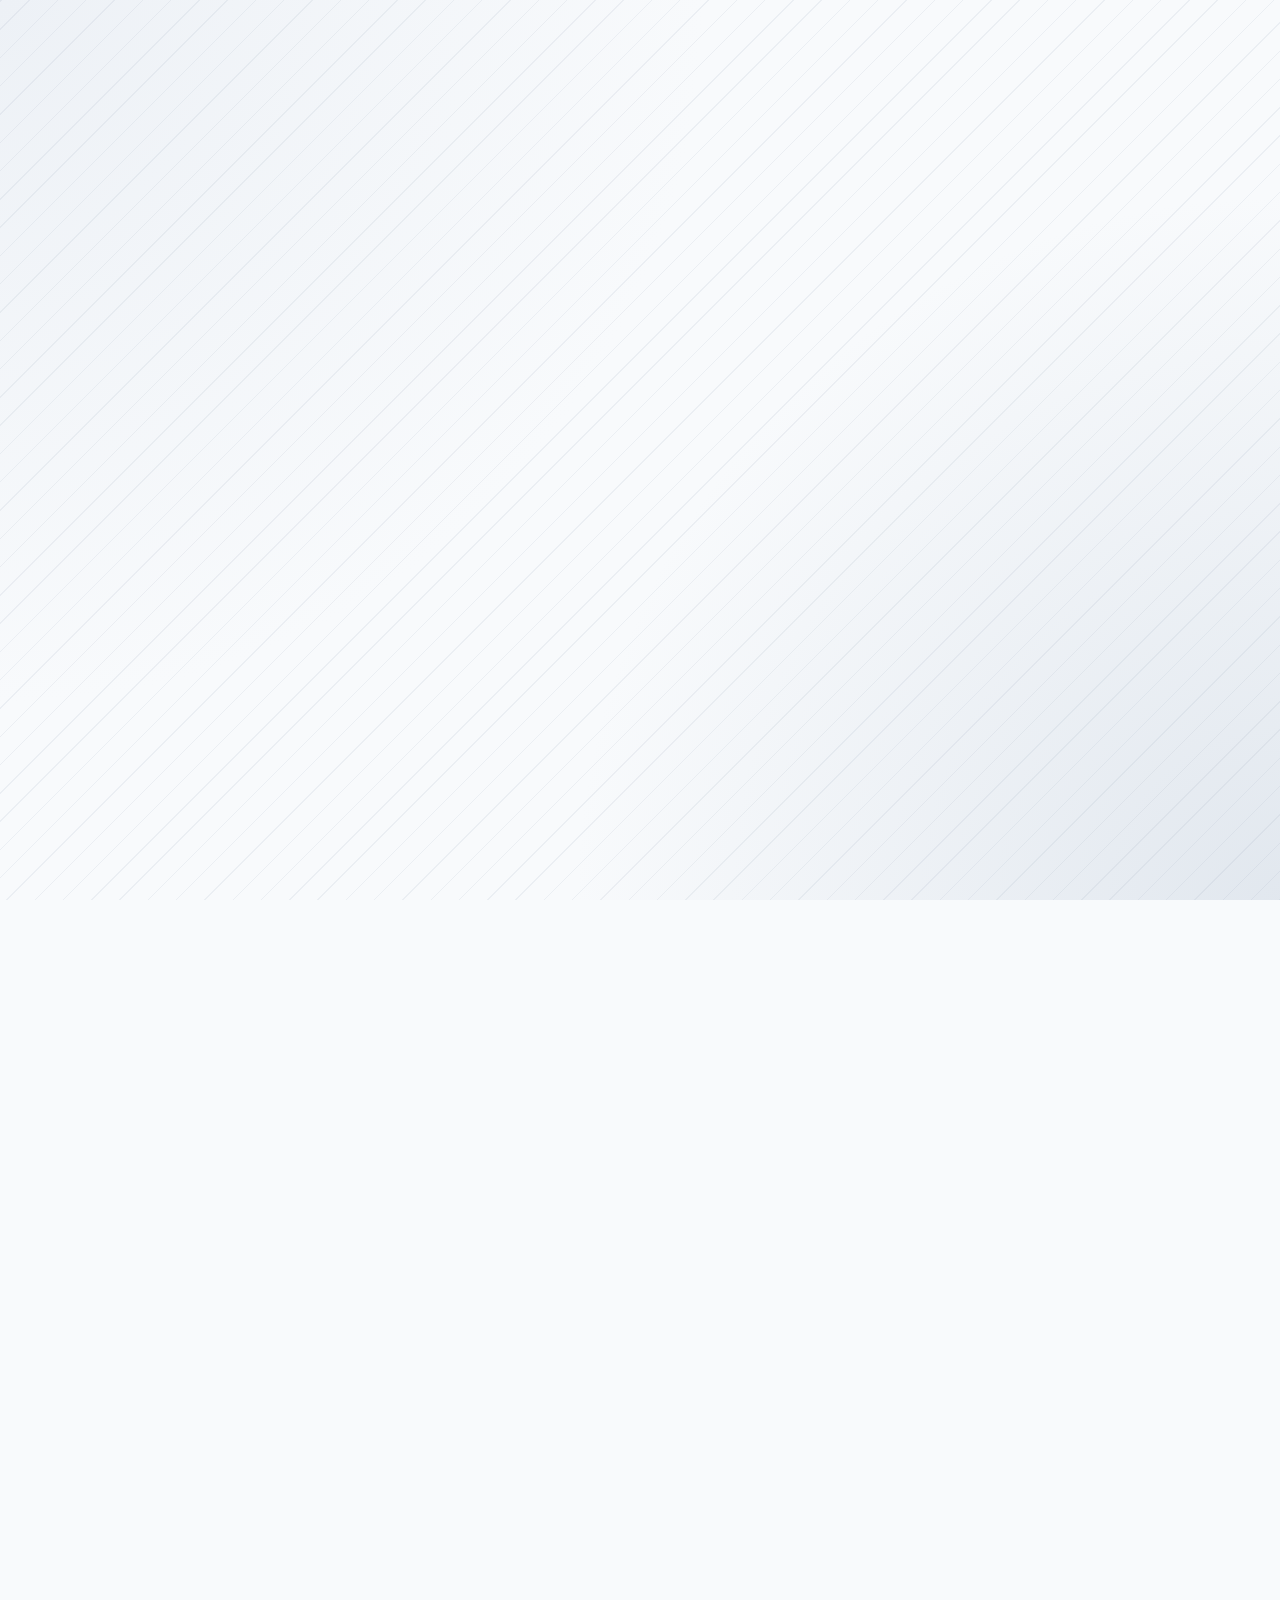
==== commit b0d63f7a: "CIT 데이터 시각화 대회 동상 추가 및 수상 연도 수정" ====
--- a/index.html
+++ b/index.html
@@ -224,11 +224,20 @@
         </li>
         <li class="tl-item">
           <span class="tl-icon" aria-hidden="true">
+            <svg xmlns="http://www.w3.org/2000/svg" viewBox="0 0 24 24" width="20" height="20" fill="none" stroke="currentColor" stroke-width="1.8" stroke-linecap="round" stroke-linejoin="round"><path d="M18 20V10"/><path d="M12 20V4"/><path d="M6 20v-6"/></svg>
+          </span>
+          <div class="tl-content">
+            <h3>CIT 데이터 시각화 대회 동상</h3>
+            <p><time datetime="2026">2026</time> · Power BI 활용 데이터 시각화 부문</p>
+          </div>
+        </li>
+        <li class="tl-item">
+          <span class="tl-icon" aria-hidden="true">
             <svg xmlns="http://www.w3.org/2000/svg" viewBox="0 0 24 24" width="20" height="20" fill="none" stroke="currentColor" stroke-width="1.8" stroke-linecap="round" stroke-linejoin="round"><circle cx="12" cy="8" r="6"/><path d="M15.477 12.89 17 22l-5-3-5 3 1.523-9.11"/></svg>
           </span>
           <div class="tl-content">
             <h3>지방기능경기대회 동메달</h3>
-            <p><time datetime="2025">2025</time> · 웹 디자인 및 개발 부문</p>
+            <p><time datetime="2026">2026</time> · 웹 디자인 및 개발 부문</p>
           </div>
         </li>
         <li class="tl-item">
@@ -237,7 +246,7 @@
           </span>
           <div class="tl-content">
             <h3>Samsung × GIFTS 숙련기술전수과정 이수</h3>
-            <p><time datetime="2025">2025</time> · 한국산업인력공단 글로벌숙련기술진흥원 · 웹 디자인 및 개발 세계기능대회 금메달리스트 사사</p>
+            <p><time datetime="2026">2026</time> · 한국산업인력공단 글로벌숙련기술진흥원 · 웹 디자인 및 개발 세계기능대회 금메달리스트 사사</p>
           </div>
         </li>
         <li class="tl-item">
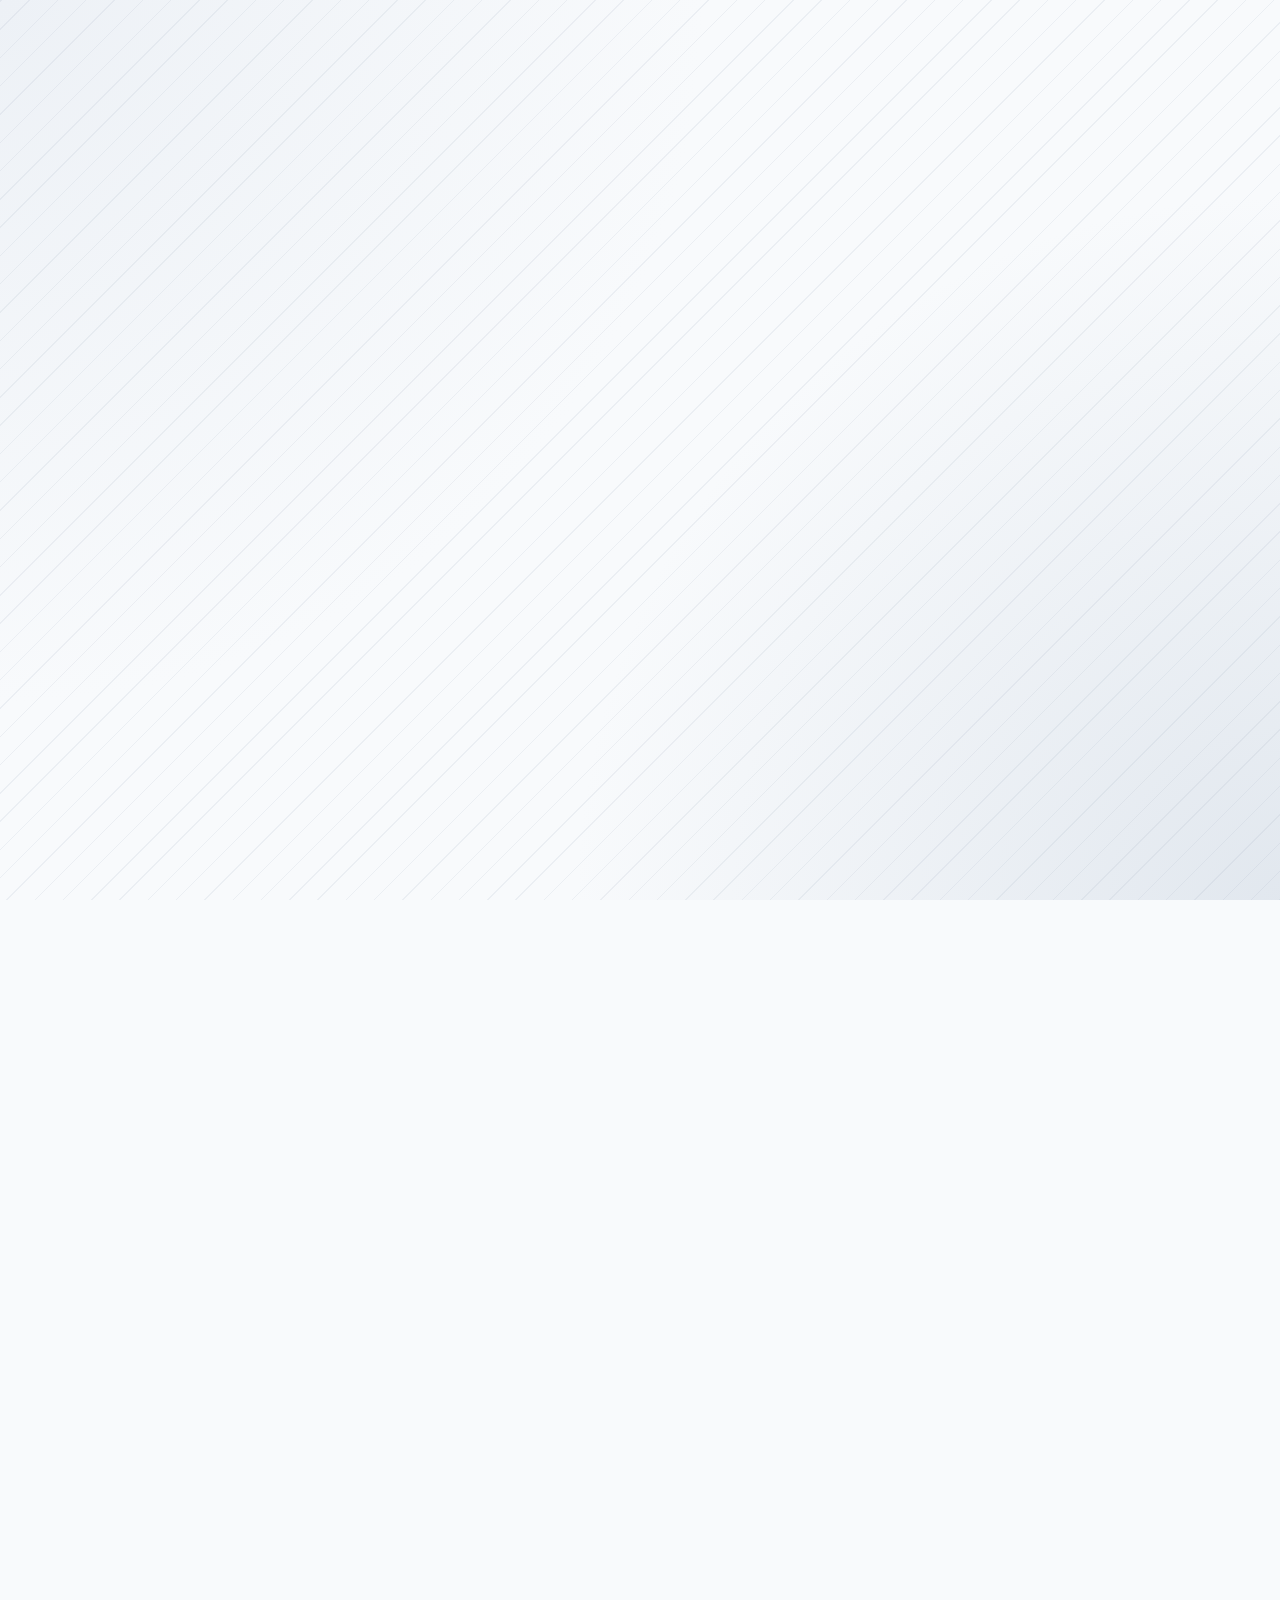
==== commit 462e7b24: "프로필 소개 문구를 프론트엔드 개발자로 수정하고 .gitignore 추가" ====
--- a/index.html
+++ b/index.html
@@ -128,7 +128,7 @@
     <section class="widget w-profile" aria-labelledby="profile-heading">
       <p class="eyebrow">STUDENT DEVELOPER &amp; DESIGNER</p>
       <h1 id="profile-heading">Jeon<br>Jae Hyun</h1>
-      <p>프론트엔드와 백엔드를 모두 다루는 고등학생 풀스택 개발자입니다. UI/UX 설계부터 기능 구현까지, 사용자 중심의 완성도 있는 웹을 만듭니다.</p>
+      <p>보이지 않는 디테일까지 고민하는 고등학생 프론트엔드 개발자입니다. UI/UX 설계부터 구현까지 직접 만듭니다.</p>
     </section>
 
     <section class="widget w-status" aria-label="현재 상태">
@@ -224,20 +224,11 @@
         </li>
         <li class="tl-item">
           <span class="tl-icon" aria-hidden="true">
-            <svg xmlns="http://www.w3.org/2000/svg" viewBox="0 0 24 24" width="20" height="20" fill="none" stroke="currentColor" stroke-width="1.8" stroke-linecap="round" stroke-linejoin="round"><path d="M18 20V10"/><path d="M12 20V4"/><path d="M6 20v-6"/></svg>
-          </span>
-          <div class="tl-content">
-            <h3>CIT 데이터 시각화 대회 동상</h3>
-            <p><time datetime="2026">2026</time> · Power BI 활용 데이터 시각화 부문</p>
-          </div>
-        </li>
-        <li class="tl-item">
-          <span class="tl-icon" aria-hidden="true">
             <svg xmlns="http://www.w3.org/2000/svg" viewBox="0 0 24 24" width="20" height="20" fill="none" stroke="currentColor" stroke-width="1.8" stroke-linecap="round" stroke-linejoin="round"><circle cx="12" cy="8" r="6"/><path d="M15.477 12.89 17 22l-5-3-5 3 1.523-9.11"/></svg>
           </span>
           <div class="tl-content">
             <h3>지방기능경기대회 동메달</h3>
-            <p><time datetime="2026">2026</time> · 웹 디자인 및 개발 부문</p>
+            <p><time datetime="2025">2025</time> · 웹 디자인 및 개발 부문</p>
           </div>
         </li>
         <li class="tl-item">
@@ -246,7 +237,7 @@
           </span>
           <div class="tl-content">
             <h3>Samsung × GIFTS 숙련기술전수과정 이수</h3>
-            <p><time datetime="2026">2026</time> · 한국산업인력공단 글로벌숙련기술진흥원 · 웹 디자인 및 개발 세계기능대회 금메달리스트 사사</p>
+            <p><time datetime="2025">2025</time> · 한국산업인력공단 글로벌숙련기술진흥원 · 웹 디자인 및 개발 세계기능대회 금메달리스트 사사</p>
           </div>
         </li>
         <li class="tl-item">
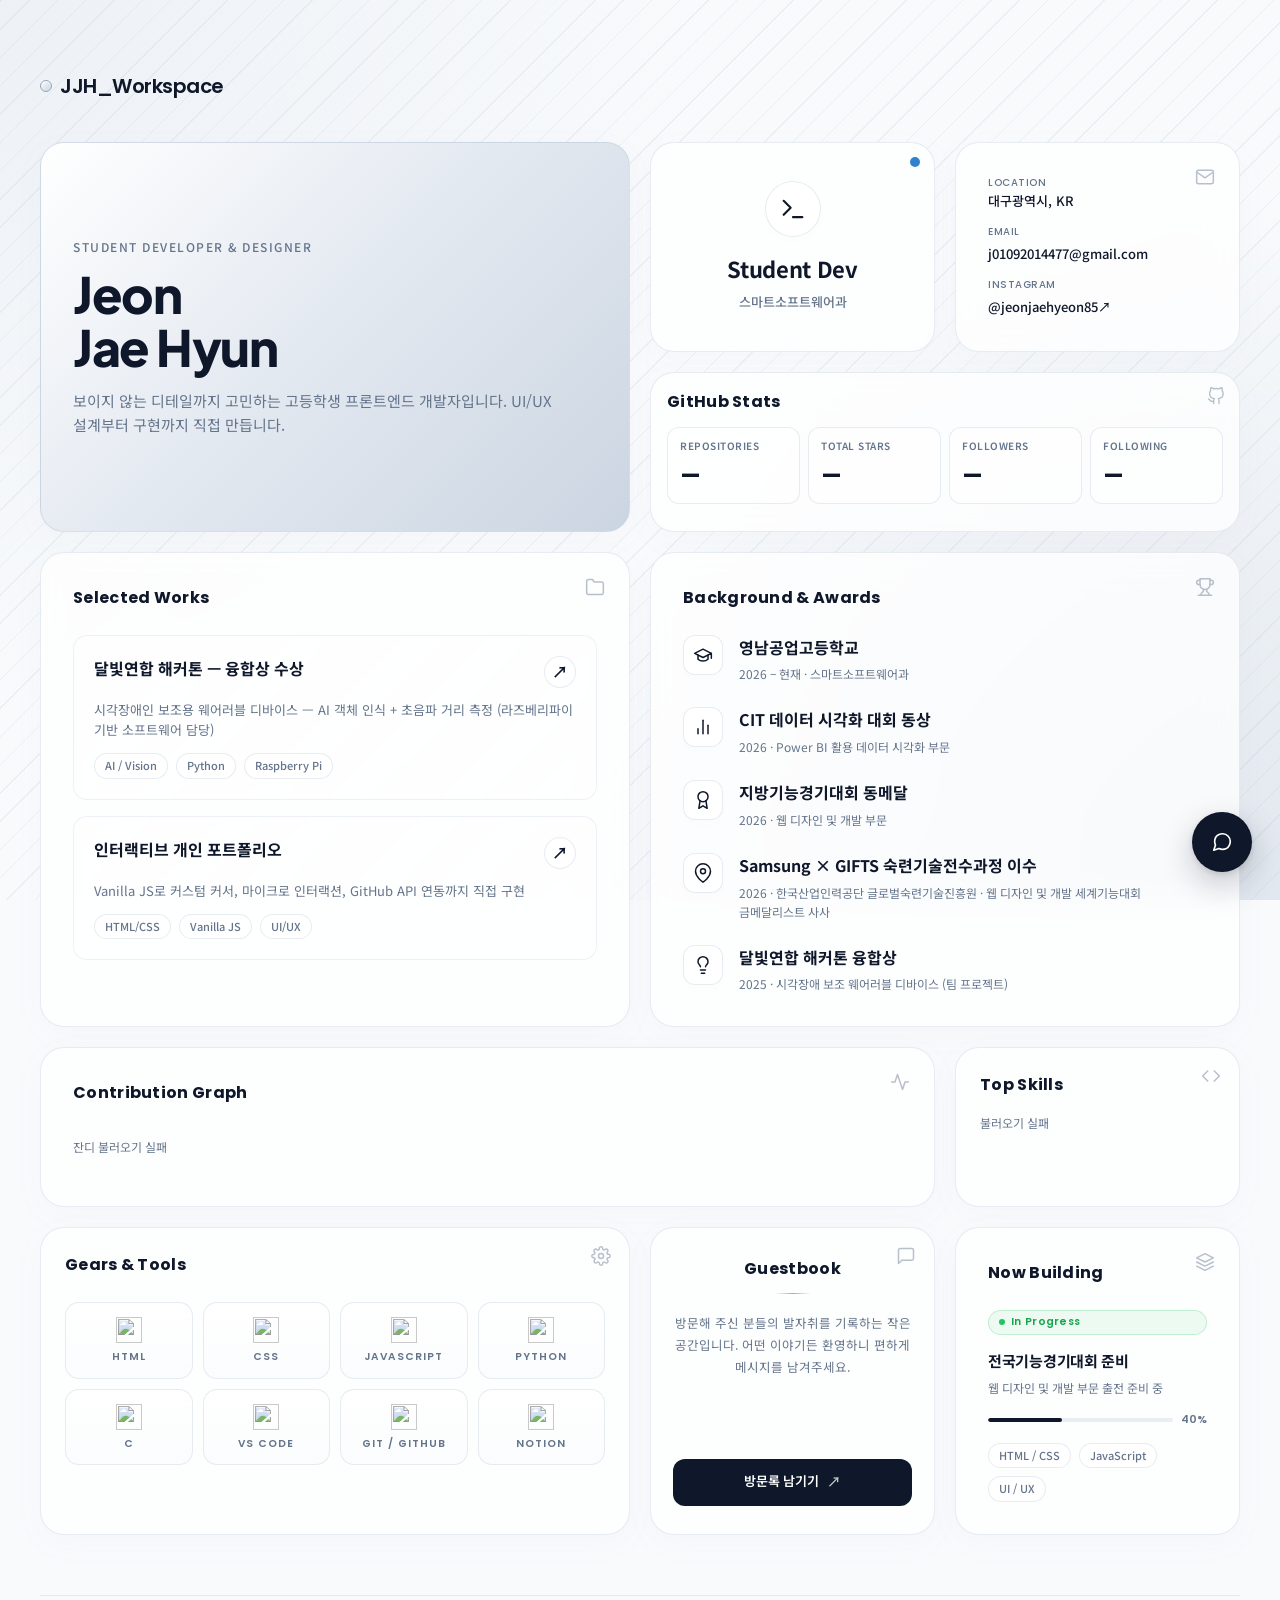
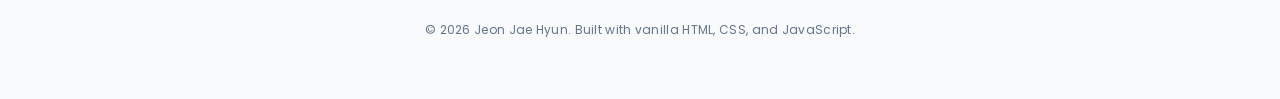
==== commit 6878d97b: "Merge remote-tracking branch 'origin/main'" ====
--- a/index.html
+++ b/index.html
@@ -224,11 +224,20 @@
         </li>
         <li class="tl-item">
           <span class="tl-icon" aria-hidden="true">
+            <svg xmlns="http://www.w3.org/2000/svg" viewBox="0 0 24 24" width="20" height="20" fill="none" stroke="currentColor" stroke-width="1.8" stroke-linecap="round" stroke-linejoin="round"><path d="M18 20V10"/><path d="M12 20V4"/><path d="M6 20v-6"/></svg>
+          </span>
+          <div class="tl-content">
+            <h3>CIT 데이터 시각화 대회 동상</h3>
+            <p><time datetime="2026">2026</time> · Power BI 활용 데이터 시각화 부문</p>
+          </div>
+        </li>
+        <li class="tl-item">
+          <span class="tl-icon" aria-hidden="true">
             <svg xmlns="http://www.w3.org/2000/svg" viewBox="0 0 24 24" width="20" height="20" fill="none" stroke="currentColor" stroke-width="1.8" stroke-linecap="round" stroke-linejoin="round"><circle cx="12" cy="8" r="6"/><path d="M15.477 12.89 17 22l-5-3-5 3 1.523-9.11"/></svg>
           </span>
           <div class="tl-content">
             <h3>지방기능경기대회 동메달</h3>
-            <p><time datetime="2025">2025</time> · 웹 디자인 및 개발 부문</p>
+            <p><time datetime="2026">2026</time> · 웹 디자인 및 개발 부문</p>
           </div>
         </li>
         <li class="tl-item">
@@ -237,7 +246,7 @@
           </span>
           <div class="tl-content">
             <h3>Samsung × GIFTS 숙련기술전수과정 이수</h3>
-            <p><time datetime="2025">2025</time> · 한국산업인력공단 글로벌숙련기술진흥원 · 웹 디자인 및 개발 세계기능대회 금메달리스트 사사</p>
+            <p><time datetime="2026">2026</time> · 한국산업인력공단 글로벌숙련기술진흥원 · 웹 디자인 및 개발 세계기능대회 금메달리스트 사사</p>
           </div>
         </li>
         <li class="tl-item">
